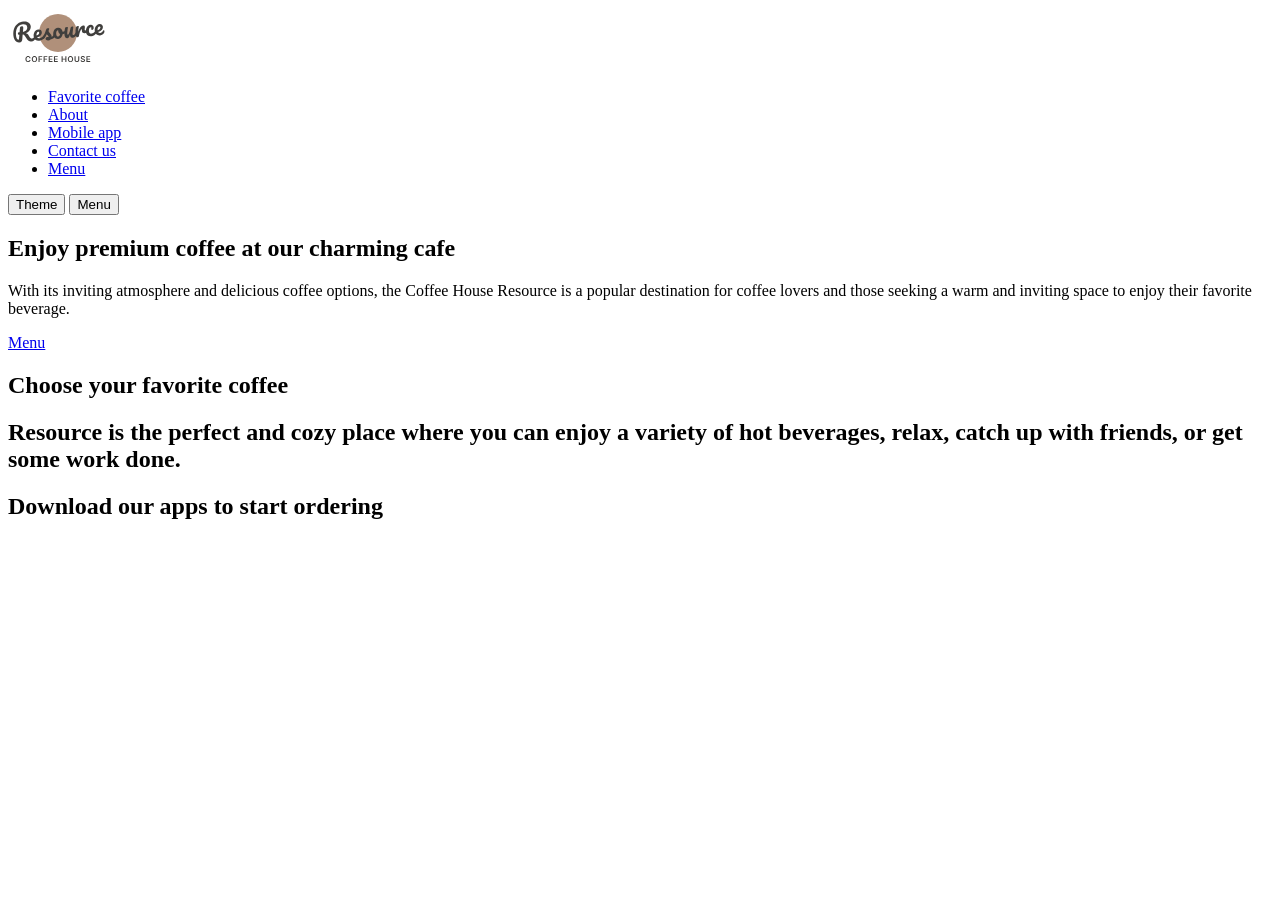
==== index.html @ 0e9624e2 "feat: add home page structure and hero assets" ====
<!DOCTYPE html>
<html lang="en">

<head>
  <meta charset="UTF-8">
  <meta name="viewport" content="width=device-width, initial-scale=1.0">
  <link rel="stylesheet" href="./styles/style.css">
  <link rel="icon" href="./assets/icons/logo.svg" type="image/svg+xml">
  <script src="./scripts/theme.js" defer></script>
  <title>Coffee House</title>
</head>

<body>
  <header class="site-header">
    <a class="site-header__logo" href="./index.html">
      <img src="./assets/icons/logo.svg" alt="Coffee House" width="100" height="60">
    </a>

    <nav class="site-nav" id="primary-navigation" aria-label="Primary navigation">
      <ul class="site-nav__list">
        <li><a href="#favorite-coffee">Favorite coffee</a></li>
        <li><a href="#about">About</a></li>
        <li><a href="#mobile-app">Mobile app</a></li>
        <li><a href="#contacts">Contact us</a></li>
        <li><a href="./menu.html">Menu</a></li>
      </ul>
    </nav>

    <div class="site-header__actions">
      <button class="theme-toggle" type="button" aria-label="Toggle color theme">Theme</button>
      <button
        class="menu-toggle"
        type="button"
        aria-label="Toggle navigation menu"
        aria-controls="primary-navigation"
        aria-expanded="false"
      >
        Menu
      </button>
    </div>
  </header>

  <main>
    <section class="hero" id="hero">
      <div class="hero__content">
        <h1><span class="hero__accent">Enjoy</span> premium coffee at our charming cafe</h1>
        <p>
          With its inviting atmosphere and delicious coffee options, the Coffee House Resource is a popular
          destination for coffee lovers and those seeking a warm and inviting space to enjoy their favorite beverage.
        </p>
        <a class="hero__menu-link" href="./menu.html">Menu</a>
      </div>
    </section>

    <section class="favorite-coffee" id="favorite-coffee">
      <h2>Choose your favorite coffee</h2>
    </section>

    <section class="about" id="about">
      <h2>
        Resource is the perfect and cozy place where you can enjoy a variety of hot beverages, relax, catch up with
        friends, or get some work done.
      </h2>
    </section>

    <section class="mobile-app" id="mobile-app">
      <h2>Download our apps to start ordering</h2>
    </section>
  </main>
</body>

</html>
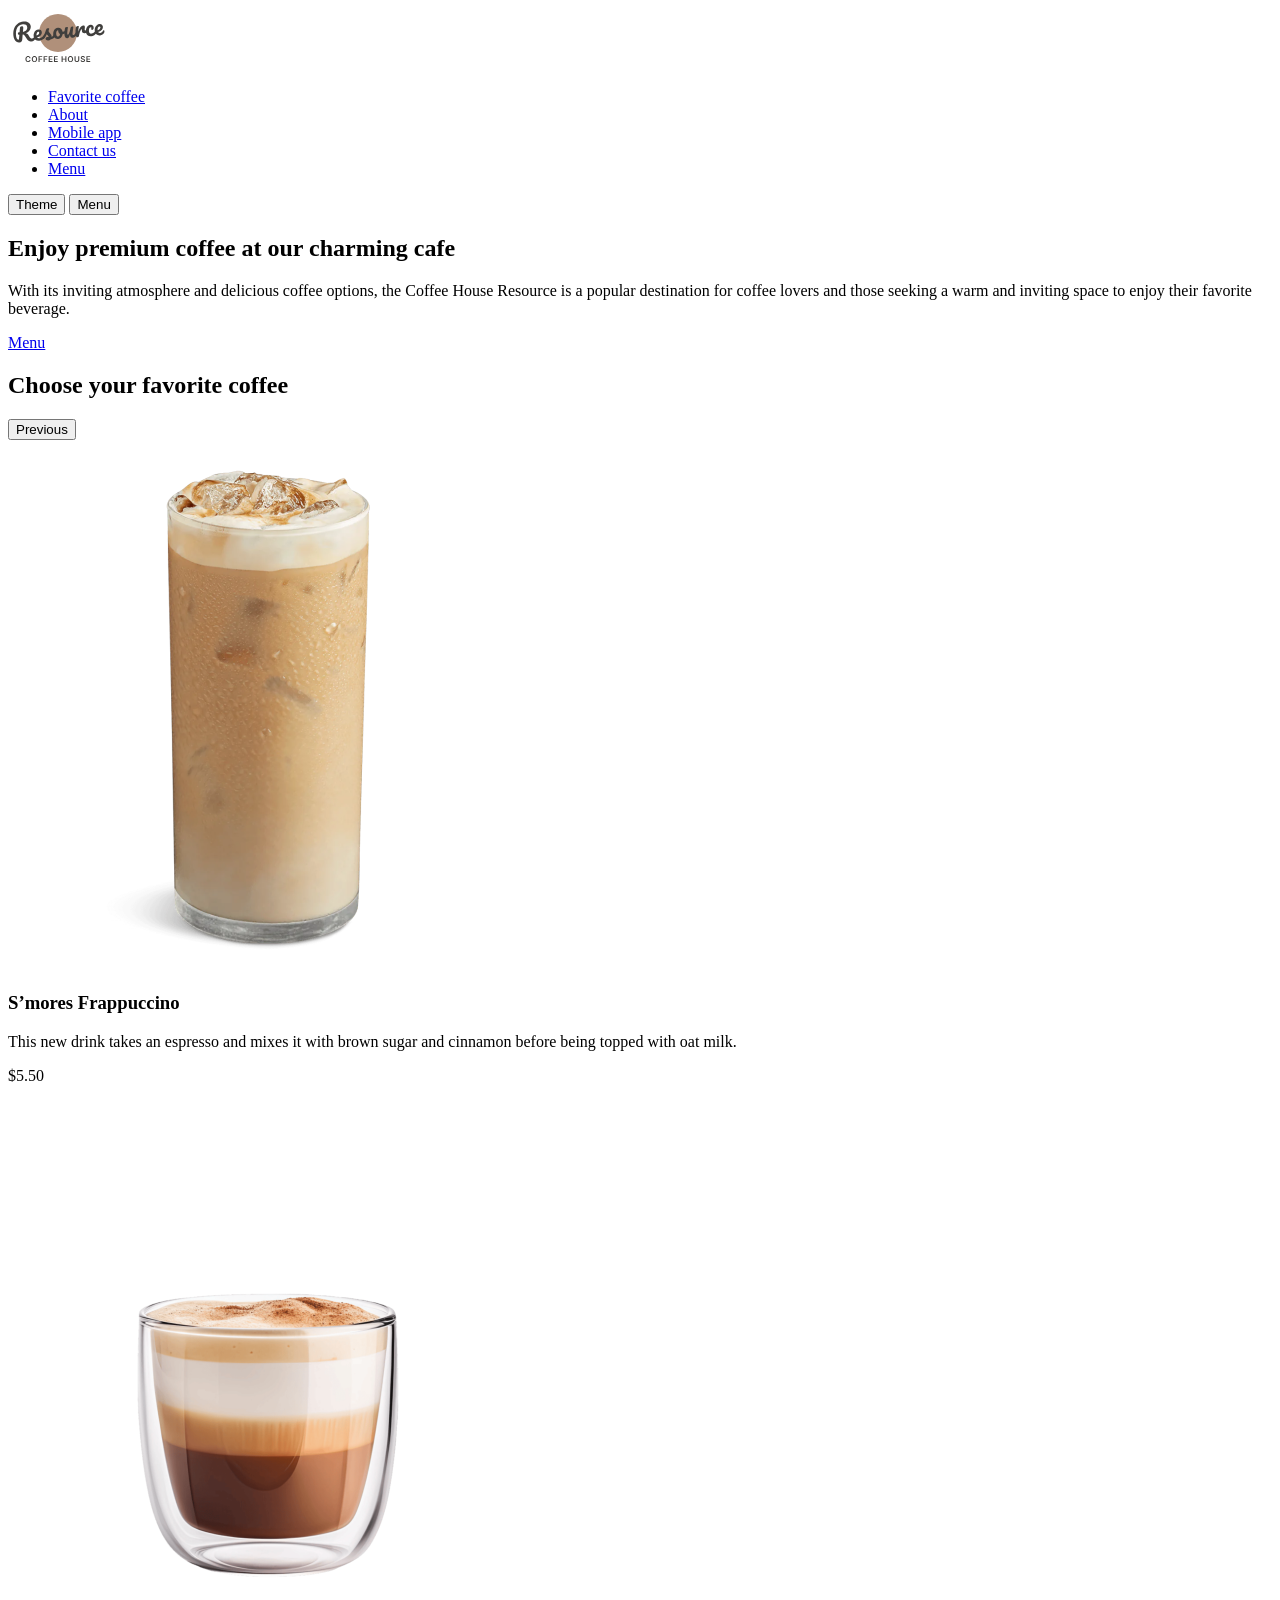
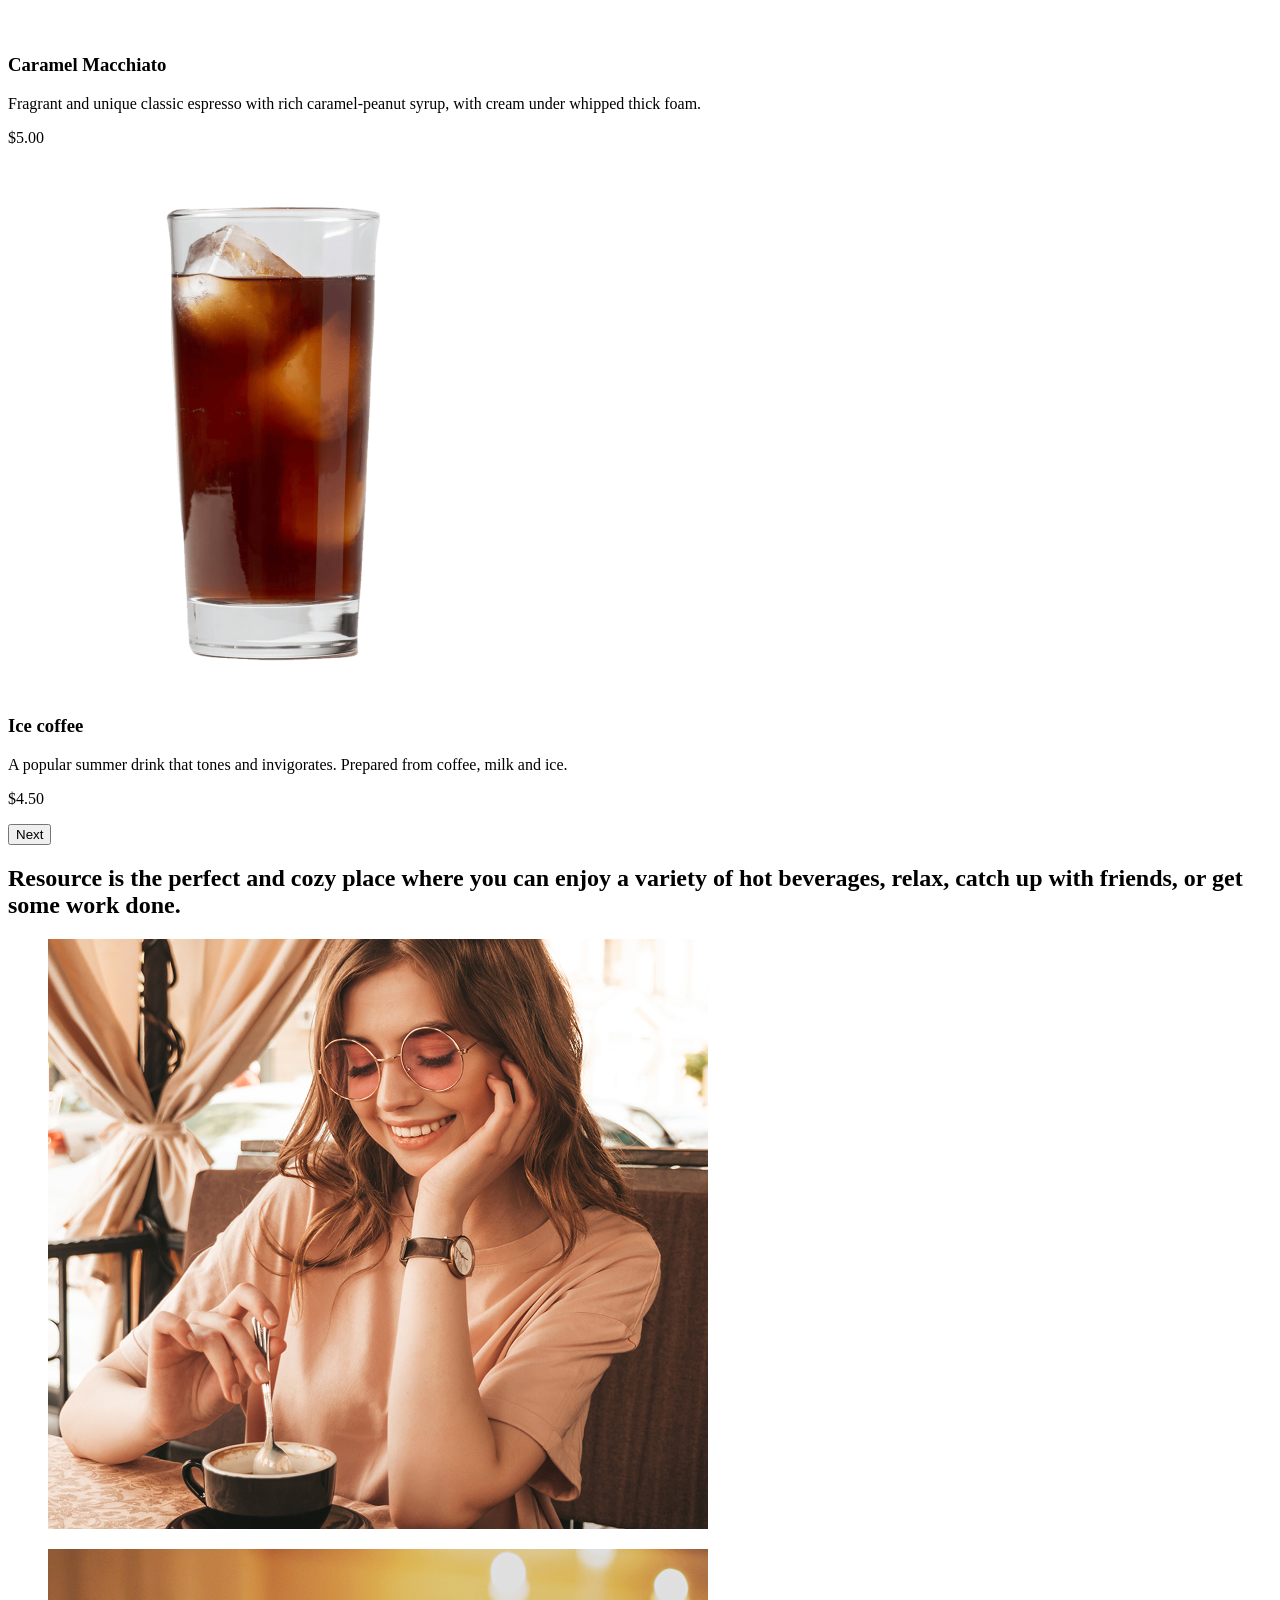
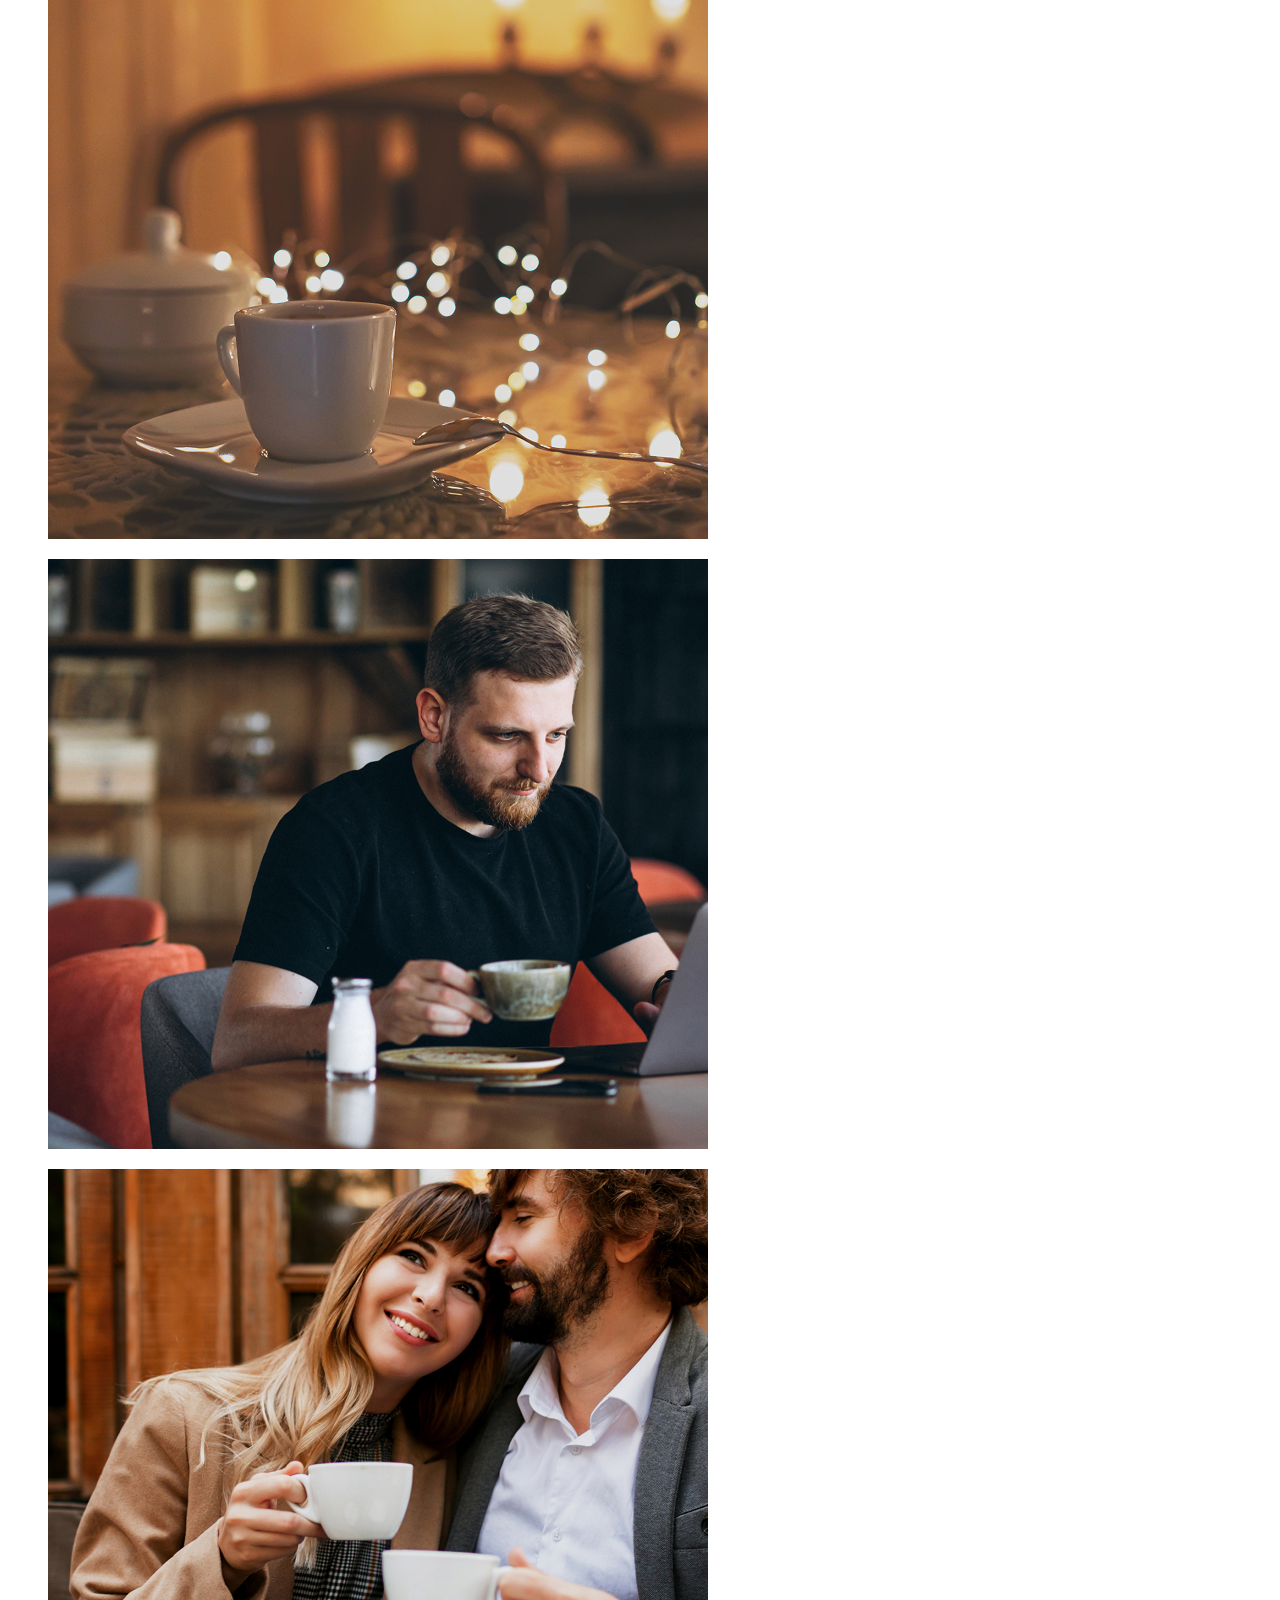
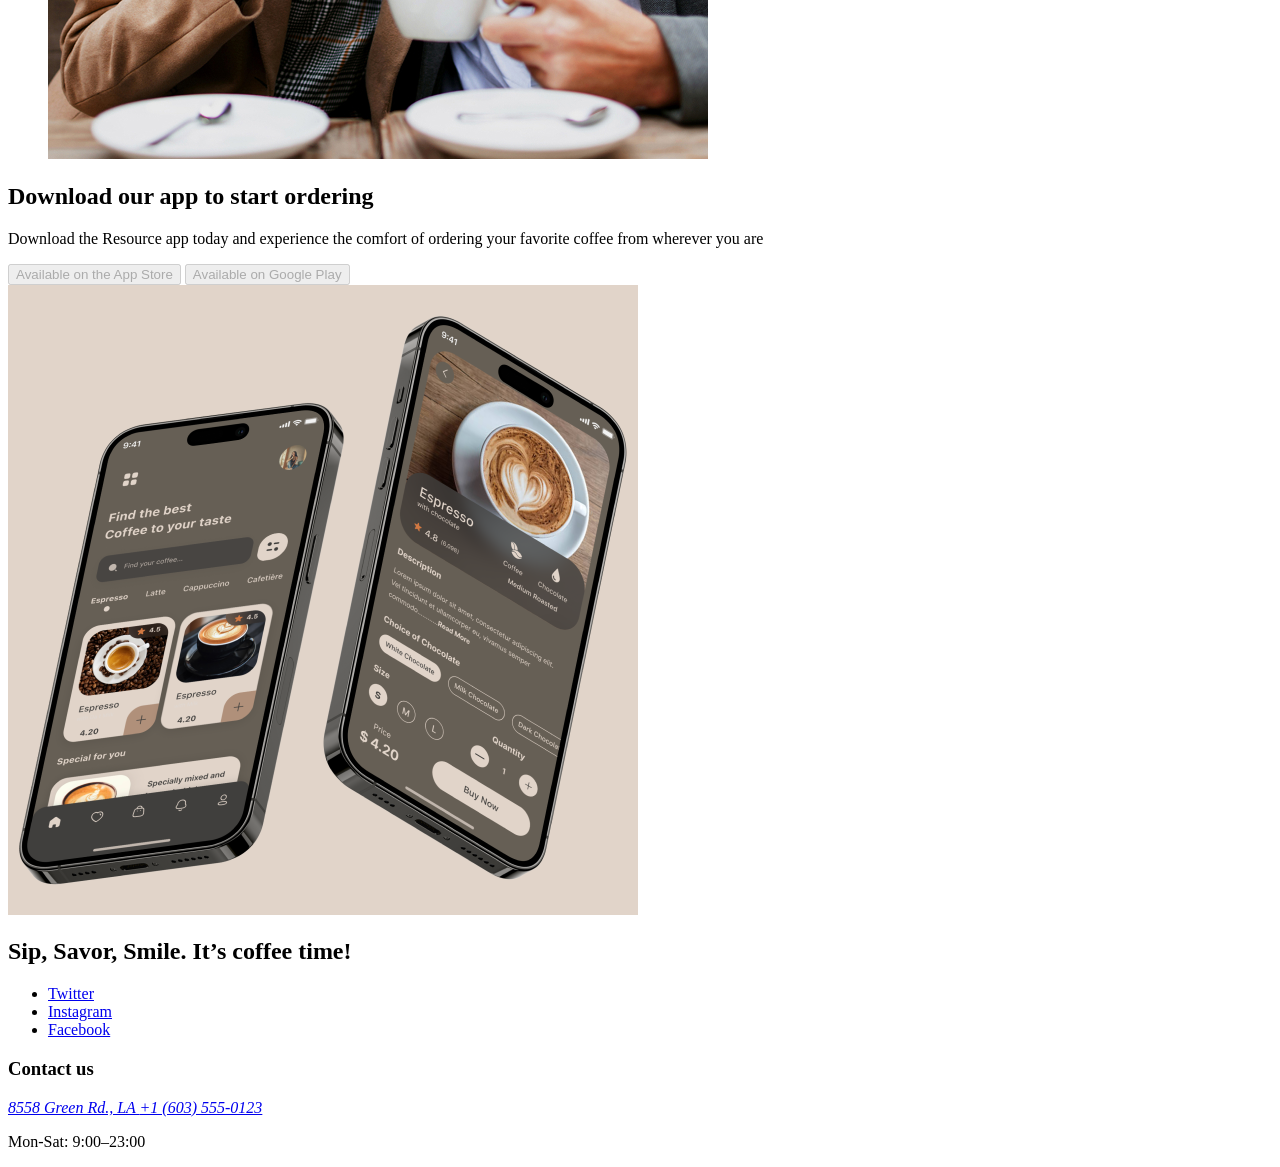
==== commit 60c7b464: "feat: add home page sections and contact footer" ====
--- a/index.html
+++ b/index.html
@@ -53,7 +53,67 @@
     </section>
 
     <section class="favorite-coffee" id="favorite-coffee">
-      <h2>Choose your favorite coffee</h2>
+      <h2>Choose your <span class="favorite-coffee__accent">favorite</span> coffee</h2>
+
+      <div class="slider" role="region" aria-roledescription="carousel" aria-label="Favorite coffee">
+        <button class="slider__control slider__control--previous" type="button" aria-label="Previous slide">
+          Previous
+        </button>
+
+        <div class="slider__viewport" aria-live="polite">
+          <div class="slider__track">
+            <article class="slider__slide slider__slide--active">
+              <img
+                src="./assets/images/coffee-slider-1.png"
+                alt="S'mores Frappuccino"
+                width="530"
+                height="530"
+              >
+              <h3>S’mores Frappuccino</h3>
+              <p>
+                This new drink takes an espresso and mixes it with brown sugar and cinnamon before being topped with
+                oat milk.
+              </p>
+              <p class="slider__price">$5.50</p>
+            </article>
+
+            <article class="slider__slide">
+              <img
+                src="./assets/images/coffee-slider-2.png"
+                alt="Caramel Macchiato"
+                width="530"
+                height="530"
+              >
+              <h3>Caramel Macchiato</h3>
+              <p>
+                Fragrant and unique classic espresso with rich caramel-peanut syrup, with cream under whipped thick
+                foam.
+              </p>
+              <p class="slider__price">$5.00</p>
+            </article>
+
+            <article class="slider__slide">
+              <img
+                src="./assets/images/coffee-slider-3.png"
+                alt="Ice coffee"
+                width="530"
+                height="530"
+              >
+              <h3>Ice coffee</h3>
+              <p>A popular summer drink that tones and invigorates. Prepared from coffee, milk and ice.</p>
+              <p class="slider__price">$4.50</p>
+            </article>
+          </div>
+        </div>
+
+        <button class="slider__control slider__control--next" type="button" aria-label="Next slide">Next</button>
+
+        <div class="slider__indicators" aria-hidden="true">
+          <span class="slider__indicator slider__indicator--active"></span>
+          <span class="slider__indicator"></span>
+          <span class="slider__indicator"></span>
+        </div>
+      </div>
     </section>
 
     <section class="about" id="about">
@@ -61,12 +121,107 @@
         Resource is the perfect and cozy place where you can enjoy a variety of hot beverages, relax, catch up with
         friends, or get some work done.
       </h2>
+      <div class="about__gallery">
+        <figure class="about__item">
+          <img
+            src="./assets/images/about-1.jpg"
+            alt="Woman enjoying a cup of coffee by the cafe window"
+            width="660"
+            height="590"
+            loading="lazy"
+          >
+        </figure>
+        <figure class="about__item">
+          <img
+            src="./assets/images/about-2.jpg"
+            alt="Coffee cup and saucer on a table decorated with warm string lights"
+            width="660"
+            height="590"
+            loading="lazy"
+          >
+        </figure>
+        <figure class="about__item">
+          <img
+            src="./assets/images/about-3.jpg"
+            alt="Man drinking coffee while working on a laptop in the cafe"
+            width="660"
+            height="590"
+            loading="lazy"
+          >
+        </figure>
+        <figure class="about__item">
+          <img
+            src="./assets/images/about-4.jpg"
+            alt="Couple sharing a moment over coffee at a cafe table"
+            width="660"
+            height="590"
+            loading="lazy"
+          >
+        </figure>
+      </div>
     </section>
 
     <section class="mobile-app" id="mobile-app">
-      <h2>Download our apps to start ordering</h2>
+      <div class="mobile-app__content">
+        <h2><span class="mobile-app__accent">Download</span> our app to start ordering</h2>
+        <p>
+          Download the Resource app today and experience the comfort of ordering your favorite coffee from wherever
+          you are
+        </p>
+        <div class="mobile-app__downloads">
+          <!-- This fictional app has no store URLs yet. -->
+          <button class="mobile-app__download" type="button" disabled>
+            <span class="mobile-app__download-label">Available on the</span>
+            <span class="mobile-app__download-store">App Store</span>
+          </button>
+          <button class="mobile-app__download" type="button" disabled>
+            <span class="mobile-app__download-label">Available on</span>
+            <span class="mobile-app__download-store">Google Play</span>
+          </button>
+        </div>
+      </div>
+      <img
+        class="mobile-app__image"
+        src="./assets/images/mobile-screens.png"
+        alt="Two phones showing the Resource app's coffee menu and drink details"
+        width="630"
+        height="630"
+        loading="lazy"
+      >
     </section>
   </main>
+
+  <footer class="site-footer" id="contacts">
+    <div class="site-footer__brand">
+      <h2>Sip, Savor, Smile. <span class="site-footer__accent">It’s coffee time!</span></h2>
+      <ul class="site-footer__socials" aria-label="Social media">
+        <li>
+          <a href="https://twitter.com/" target="_blank" rel="noopener noreferrer">Twitter</a>
+        </li>
+        <li>
+          <a href="https://www.instagram.com/" target="_blank" rel="noopener noreferrer">Instagram</a>
+        </li>
+        <li>
+          <a href="https://www.facebook.com/" target="_blank" rel="noopener noreferrer">Facebook</a>
+        </li>
+      </ul>
+    </div>
+
+    <div class="site-footer__contacts">
+      <h3>Contact us</h3>
+      <address class="site-footer__address">
+        <a
+          href="https://www.google.com/maps/search/?api=1&amp;query=8558%20Green%20Rd%2C%20Los%20Angeles"
+          target="_blank"
+          rel="noopener noreferrer"
+        >
+          8558 Green Rd., LA
+        </a>
+        <a href="tel:+16035550123">+1 (603) 555-0123</a>
+      </address>
+      <p class="site-footer__hours">Mon-Sat: <time datetime="09:00">9:00</time>–<time datetime="23:00">23:00</time></p>
+    </div>
+  </footer>
 </body>
 
 </html>
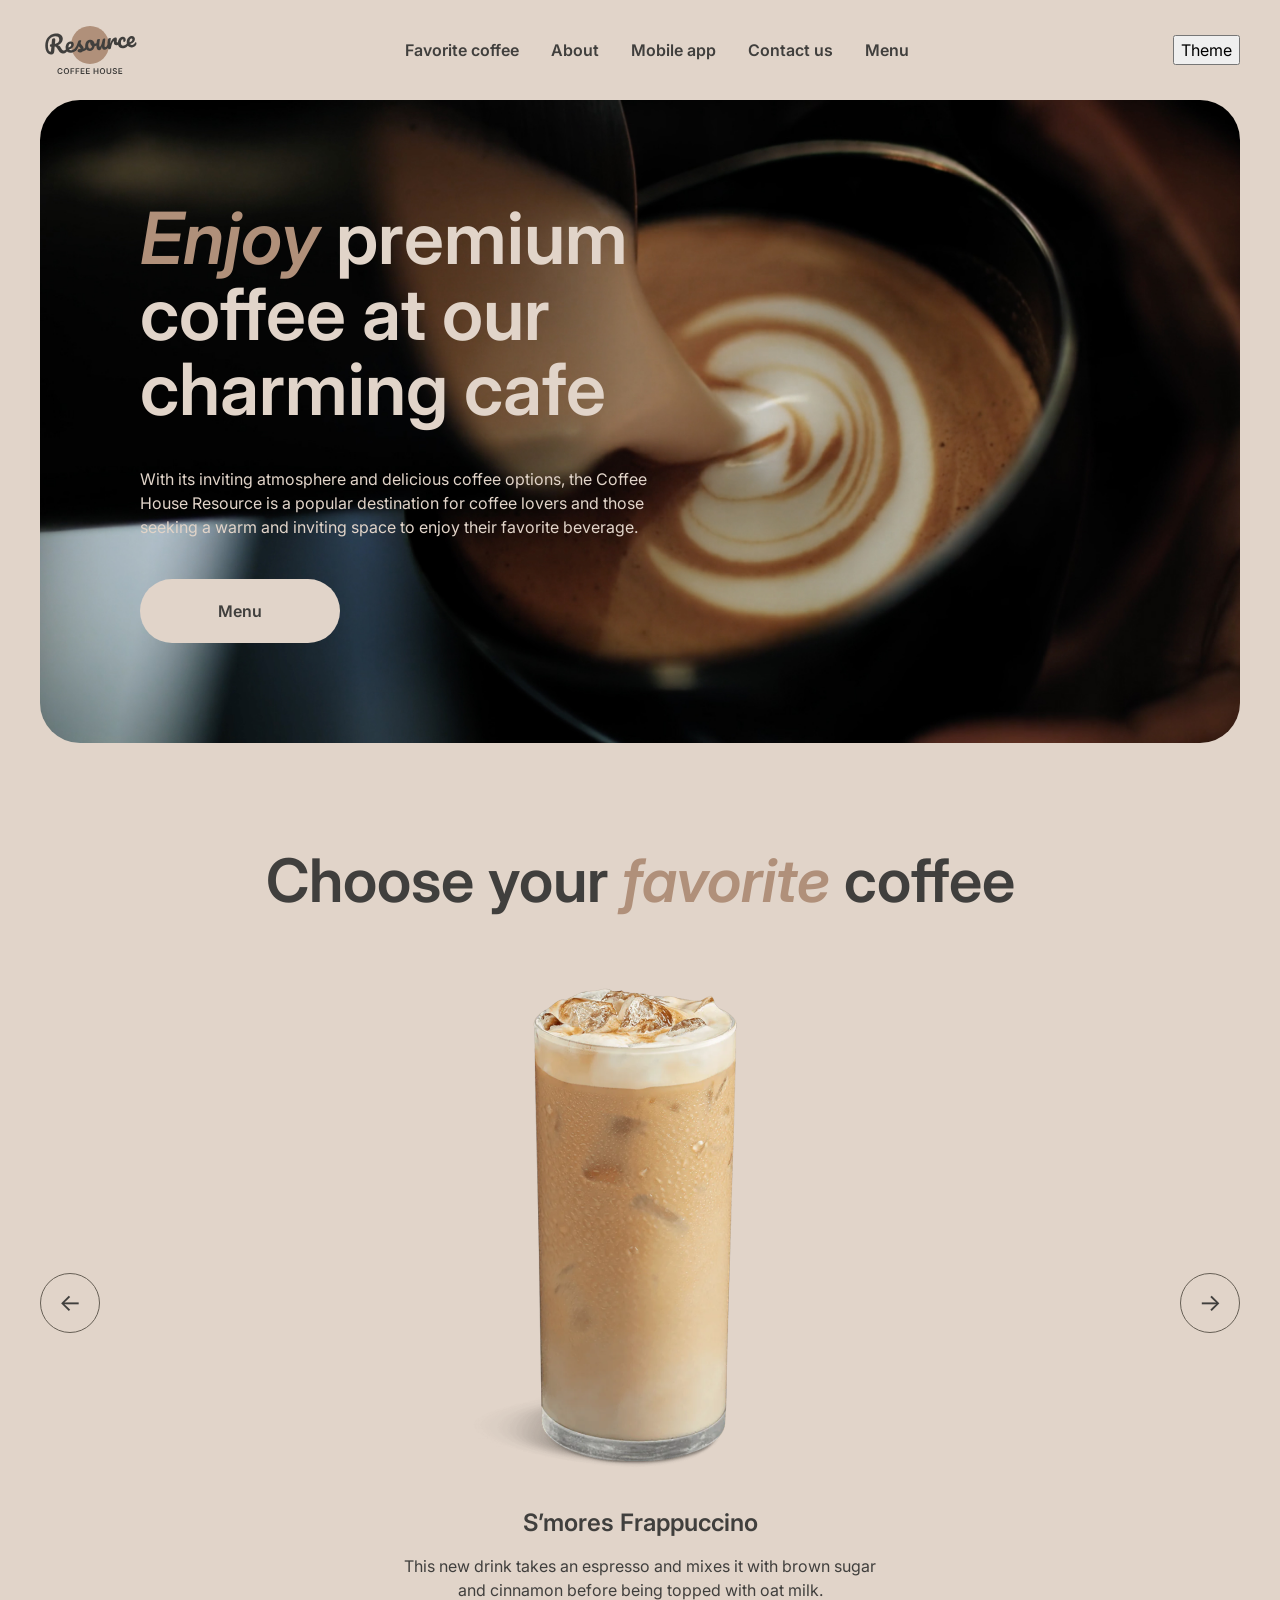
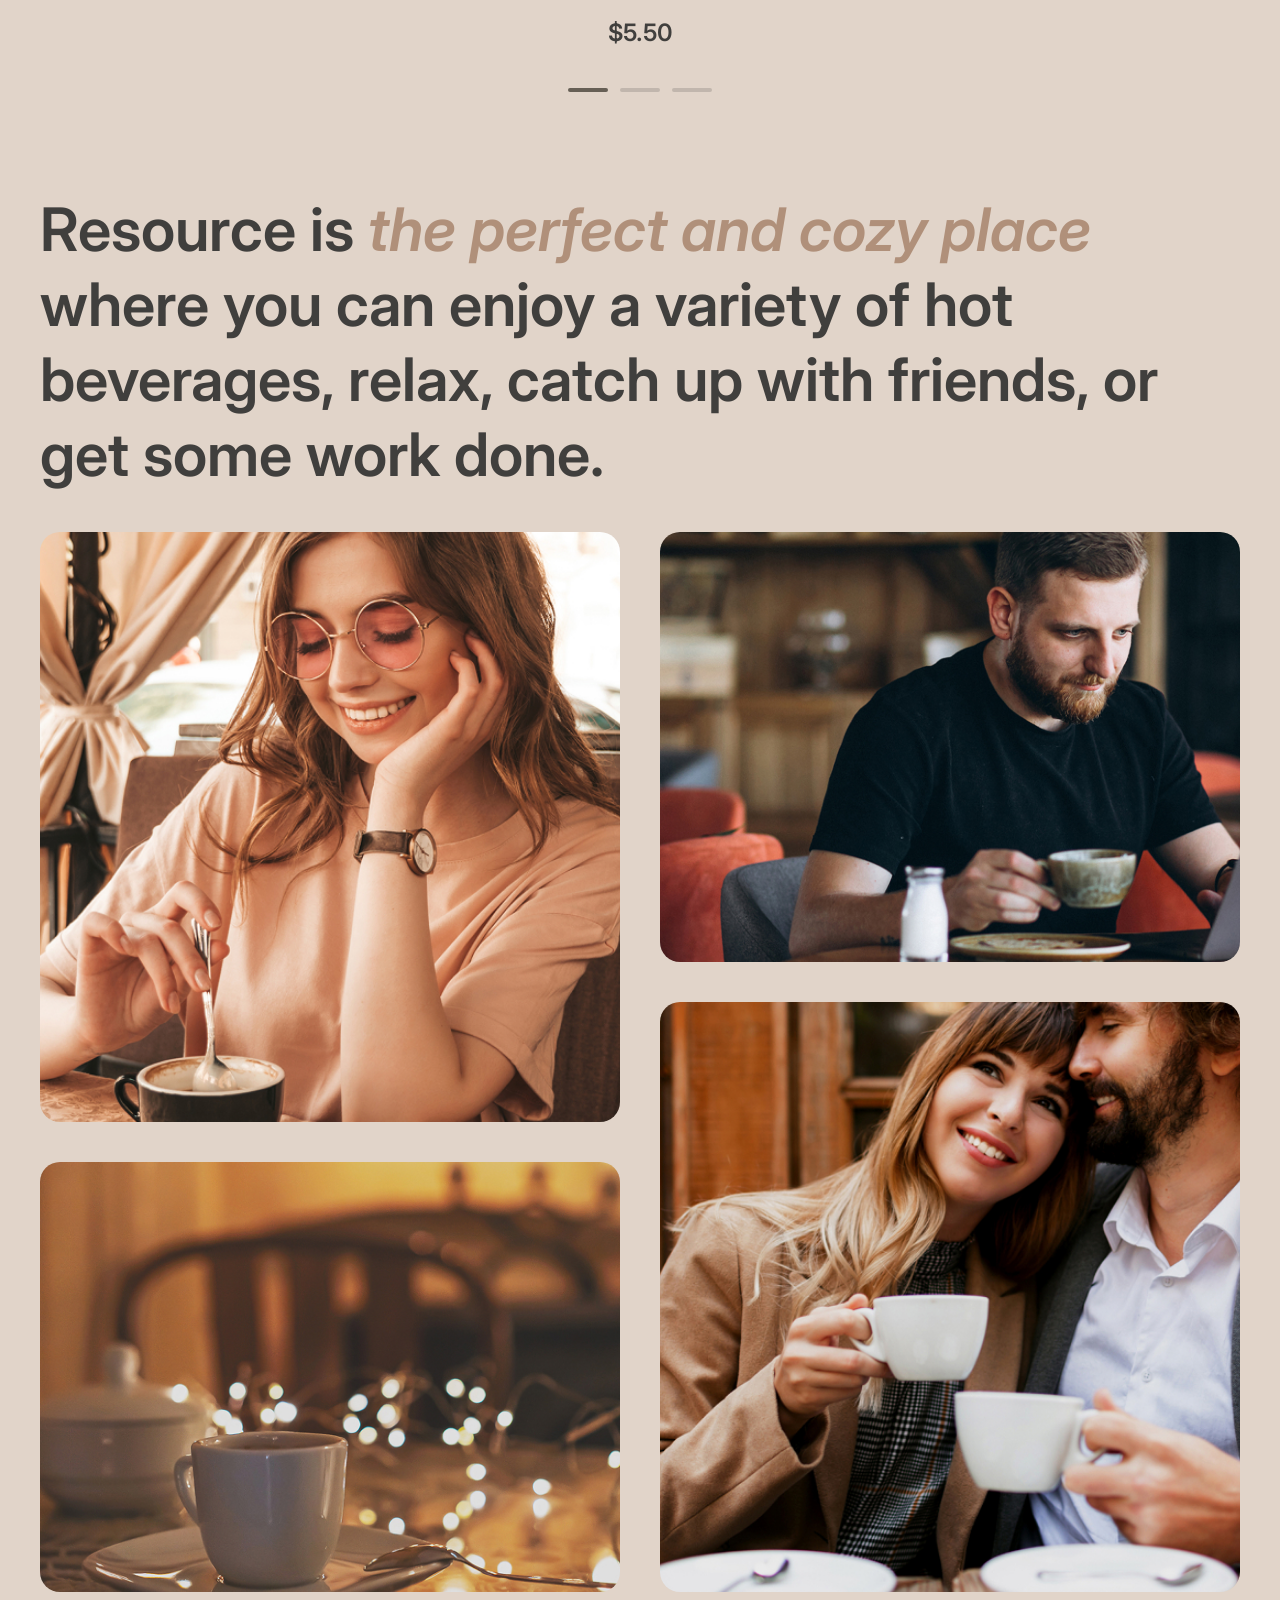
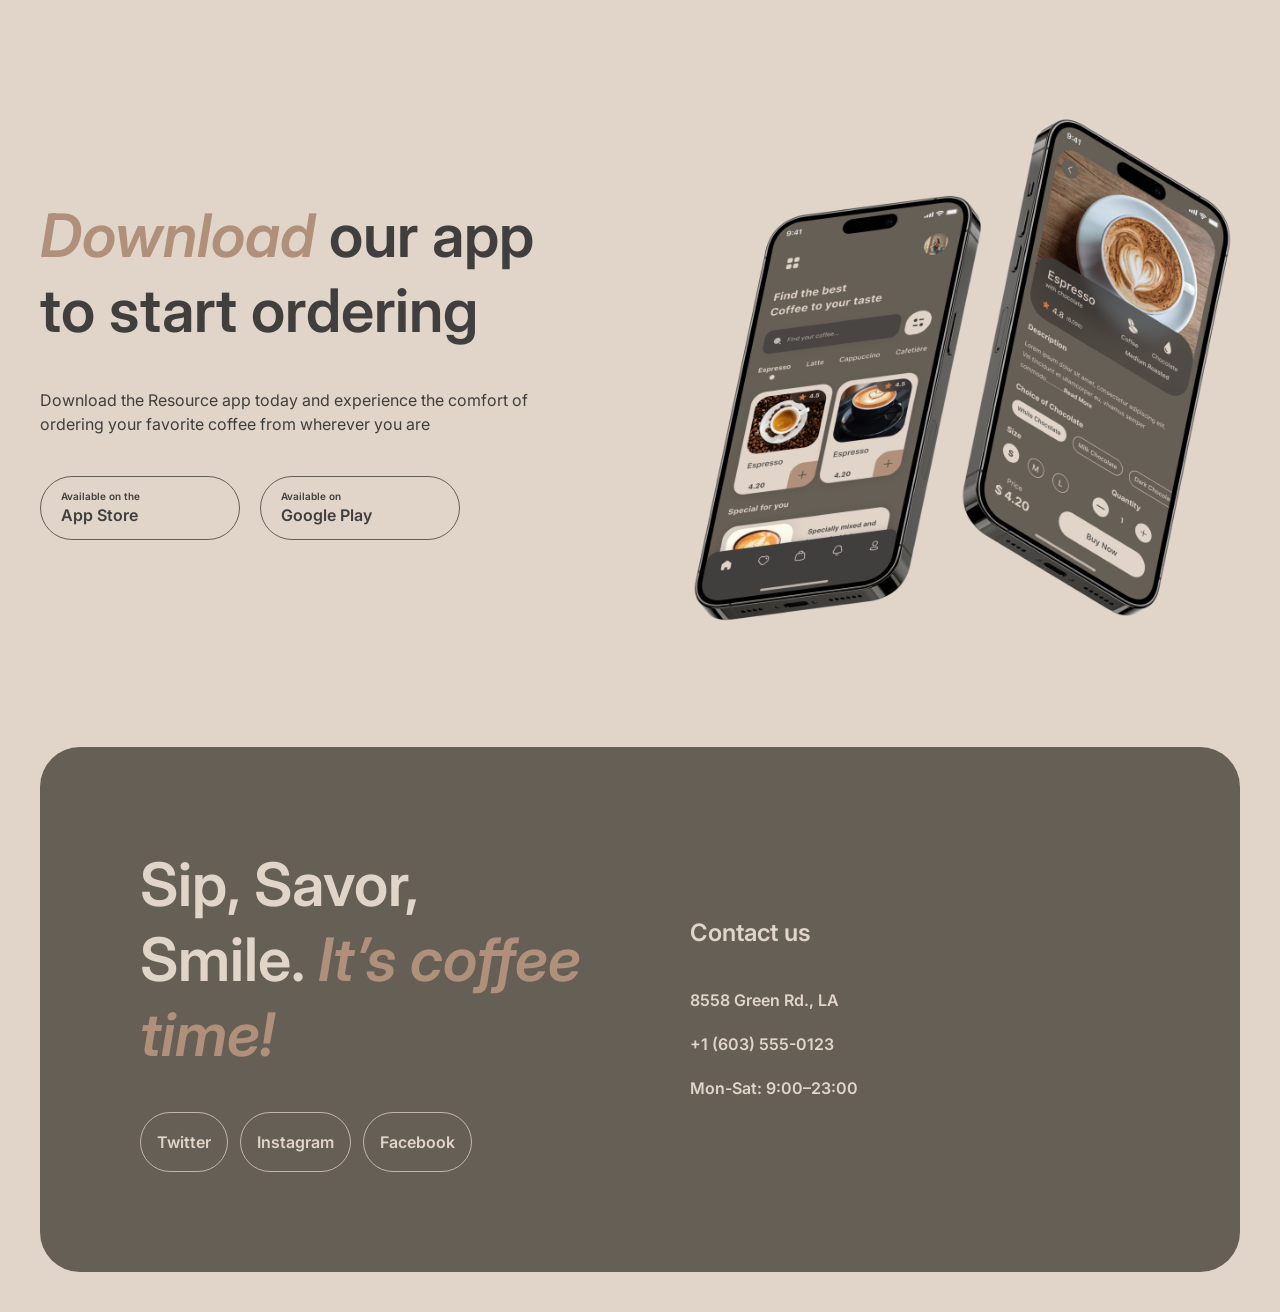
==== commit c2546820: "feat: add responsive home and menu page styles" ====
--- a/index.html
+++ b/index.html
@@ -4,6 +4,12 @@
 <head>
   <meta charset="UTF-8">
   <meta name="viewport" content="width=device-width, initial-scale=1.0">
+  <link rel="preconnect" href="https://fonts.googleapis.com">
+  <link rel="preconnect" href="https://fonts.gstatic.com" crossorigin>
+  <link
+    rel="stylesheet"
+    href="https://fonts.googleapis.com/css2?family=Inter:ital,wght@0,400;0,600;1,600&amp;display=swap"
+  >
   <link rel="stylesheet" href="./styles/style.css">
   <link rel="icon" href="./assets/icons/logo.svg" type="image/svg+xml">
   <script src="./scripts/theme.js" defer></script>
@@ -11,7 +17,7 @@
 </head>
 
 <body>
-  <header class="site-header">
+  <header class="site-header container">
     <a class="site-header__logo" href="./index.html">
       <img src="./assets/icons/logo.svg" alt="Coffee House" width="100" height="60">
     </a>
@@ -40,7 +46,7 @@
     </div>
   </header>
 
-  <main>
+  <main class="container">
     <section class="hero" id="hero">
       <div class="hero__content">
         <h1><span class="hero__accent">Enjoy</span> premium coffee at our charming cafe</h1>
@@ -57,7 +63,7 @@
 
       <div class="slider" role="region" aria-roledescription="carousel" aria-label="Favorite coffee">
         <button class="slider__control slider__control--previous" type="button" aria-label="Previous slide">
-          Previous
+          <span aria-hidden="true">←</span>
         </button>
 
         <div class="slider__viewport" aria-live="polite">
@@ -77,7 +83,7 @@
               <p class="slider__price">$5.50</p>
             </article>
 
-            <article class="slider__slide">
+            <article class="slider__slide" hidden>
               <img
                 src="./assets/images/coffee-slider-2.png"
                 alt="Caramel Macchiato"
@@ -92,7 +98,7 @@
               <p class="slider__price">$5.00</p>
             </article>
 
-            <article class="slider__slide">
+            <article class="slider__slide" hidden>
               <img
                 src="./assets/images/coffee-slider-3.png"
                 alt="Ice coffee"
@@ -106,7 +112,9 @@
           </div>
         </div>
 
-        <button class="slider__control slider__control--next" type="button" aria-label="Next slide">Next</button>
+        <button class="slider__control slider__control--next" type="button" aria-label="Next slide">
+          <span aria-hidden="true">→</span>
+        </button>
 
         <div class="slider__indicators" aria-hidden="true">
           <span class="slider__indicator slider__indicator--active"></span>
@@ -118,7 +126,7 @@
 
     <section class="about" id="about">
       <h2>
-        Resource is the perfect and cozy place where you can enjoy a variety of hot beverages, relax, catch up with
+        Resource is <span class="about__accent">the perfect and cozy place</span> where you can enjoy a variety of hot beverages, relax, catch up with
         friends, or get some work done.
       </h2>
       <div class="about__gallery">
@@ -191,7 +199,8 @@
     </section>
   </main>
 
-  <footer class="site-footer" id="contacts">
+  <footer class="site-footer container" id="contacts">
+    <div class="site-footer__inner">
     <div class="site-footer__brand">
       <h2>Sip, Savor, Smile. <span class="site-footer__accent">It’s coffee time!</span></h2>
       <ul class="site-footer__socials" aria-label="Social media">
@@ -221,6 +230,7 @@
       </address>
       <p class="site-footer__hours">Mon-Sat: <time datetime="09:00">9:00</time>–<time datetime="23:00">23:00</time></p>
     </div>
+    </div>
   </footer>
 </body>
 
--- a/styles/style.css
+++ b/styles/style.css
@@ -0,0 +1,780 @@
+:root {
+  --text-primary: #403f3d;
+  --text-inverse: #e1d4c9;
+  --text-accent: #b0907a;
+  --bg-page: #e1d4c9;
+  --bg-container: #665f55;
+  --bg-overlay: rgb(64 63 61 / 80%);
+  --border-primary: #c1b6ad;
+  --border-inverse: #665f55;
+}
+
+[data-theme="dark"] {
+  --text-primary: #e1d4c9;
+  --text-inverse: #e1d4c9;
+  --text-accent: #b0907a;
+  --bg-page: #292826;
+  --bg-container: #403f3d;
+  --bg-overlay: rgb(41 40 38 / 80%);
+  --border-primary: #665f55;
+  --border-inverse: #c1b6ad;
+}
+
+*,
+*::before,
+*::after {
+  box-sizing: border-box;
+}
+
+body {
+  margin: 0;
+  font-family: "Inter", sans-serif;
+  font-size: 16px;
+  font-weight: 400;
+  line-height: 1.5;
+  background-color: var(--bg-page);
+  color: var(--text-primary);
+}
+
+h1,
+h2,
+h3,
+p,
+figure {
+  margin: 0;
+}
+
+img {
+  display: block;
+  max-width: 100%;
+  height: auto;
+}
+
+button,
+input,
+select,
+textarea {
+  font: inherit;
+}
+
+.container {
+  width: 100%;
+  max-width: 1440px;
+  margin-inline: auto;
+  padding-inline: 40px;
+}
+
+.site-header {
+  display: flex;
+  align-items: center;
+  justify-content: space-between;
+  gap: 12px;
+  padding-block: 20px;
+}
+
+.site-header__logo {
+  flex: 0 0 100px;
+}
+
+.site-nav__list {
+  display: flex;
+  align-items: center;
+  gap: clamp(12px, 2.5vw, 40px);
+  margin: 0;
+  padding: 0;
+  list-style: none;
+}
+
+.site-nav a {
+  position: relative;
+  display: inline-block;
+  color: var(--text-primary);
+  font-size: 16px;
+  font-weight: 600;
+  line-height: 1.5;
+  text-decoration: none;
+  white-space: nowrap;
+}
+
+.site-nav a::after {
+  position: absolute;
+  inset-inline: 0;
+  bottom: -4px;
+  height: 2px;
+  background-color: currentColor;
+  content: "";
+  transform: scaleX(0);
+  transition: transform 200ms ease;
+}
+
+.site-nav a[aria-current="page"]::after,
+.site-nav a:focus-visible::after {
+  transform: scaleX(1);
+}
+
+.site-header a:focus-visible,
+.site-header button:focus-visible {
+  outline: 2px solid var(--text-primary);
+  outline-offset: 6px;
+}
+
+@media (hover: hover) {
+  .site-nav a:hover::after {
+    transform: scaleX(1);
+  }
+}
+
+@media (prefers-reduced-motion: reduce) {
+  .site-nav a::after {
+    transition: none;
+  }
+}
+
+.site-header__actions {
+  display: flex;
+  align-items: center;
+  gap: 12px;
+  flex-shrink: 0;
+}
+
+.menu-toggle {
+  display: none;
+}
+
+.hero {
+  padding: 100px;
+  border-radius: 40px;
+  background-color: #403f3d;
+  background-image: url("../assets/images/img-hero.jpg");
+  background-position: center;
+  background-size: cover;
+  color: var(--text-inverse);
+}
+
+.hero__content {
+  display: flex;
+  flex-direction: column;
+  align-items: flex-start;
+  gap: 40px;
+  max-width: 530px;
+}
+
+.hero h1 {
+  font-size: 72px;
+  font-weight: 600;
+  line-height: 1.05;
+}
+
+.hero__accent {
+  color: var(--text-accent);
+  font-style: italic;
+}
+
+.hero__menu-link {
+  display: inline-flex;
+  align-items: center;
+  justify-content: center;
+  width: 200px;
+  min-height: 64px;
+  padding: 20px;
+  border-radius: 100px;
+  background-color: #e1d4c9;
+  color: #403f3d;
+  font-weight: 600;
+  text-decoration: none;
+}
+
+.hero__menu-link:focus-visible {
+  outline: 2px solid var(--text-inverse);
+  outline-offset: 6px;
+}
+
+.favorite-coffee {
+  margin-top: 100px;
+  text-align: center;
+}
+
+.favorite-coffee h2 {
+  margin-bottom: 40px;
+  font-size: 60px;
+  font-weight: 600;
+  line-height: 1.25;
+}
+
+.favorite-coffee__accent {
+  color: var(--text-accent);
+  font-style: italic;
+}
+
+.slider {
+  display: grid;
+  grid-template-columns: 60px minmax(0, 1fr) 60px;
+  align-items: center;
+  gap: 40px 12px;
+}
+
+.slider__viewport {
+  width: 100%;
+  max-width: 530px;
+  min-width: 0;
+  justify-self: center;
+  overflow: hidden;
+}
+
+.slider__slide img {
+  margin-inline: auto;
+  margin-bottom: 20px;
+}
+
+.slider__slide h3,
+.slider__price {
+  font-size: 24px;
+  font-weight: 600;
+  line-height: 1.25;
+}
+
+.slider__slide p {
+  max-width: 480px;
+  margin: 16px auto 0;
+}
+
+.slider__control {
+  display: inline-flex;
+  align-items: center;
+  justify-content: center;
+  width: 60px;
+  height: 60px;
+  padding: 0;
+  border: 1px solid var(--border-inverse);
+  border-radius: 50%;
+  background-color: transparent;
+  color: var(--text-primary);
+  font-size: 24px;
+  cursor: pointer;
+  transition: background-color 200ms ease, color 200ms ease;
+}
+
+.slider__control:focus-visible {
+  outline: 2px solid var(--text-primary);
+  outline-offset: 4px;
+}
+
+.slider__indicators {
+  grid-column: 1 / -1;
+  display: flex;
+  justify-content: center;
+  gap: 12px;
+}
+
+.slider__indicator {
+  width: 40px;
+  height: 4px;
+  border-radius: 100px;
+  background-color: var(--border-primary);
+}
+
+.slider__indicator--active {
+  background-color: var(--border-inverse);
+}
+
+@media (hover: hover) {
+  .slider__control:hover {
+    background-color: var(--bg-container);
+    color: var(--text-inverse);
+  }
+}
+
+@media (prefers-reduced-motion: reduce) {
+  .slider__control {
+    transition: none;
+  }
+}
+
+@media (max-width: 700px) {
+  .favorite-coffee h2 {
+    font-size: 32px;
+  }
+
+  .slider {
+    grid-template-columns: 1fr 1fr;
+  }
+
+  .slider__viewport {
+    grid-column: 1 / -1;
+    grid-row: 1;
+  }
+
+  .slider__control--previous {
+    justify-self: end;
+  }
+
+  .slider__control--next {
+    justify-self: start;
+  }
+}
+
+.about {
+  margin-top: 100px;
+}
+
+.about h2 {
+  margin-bottom: 40px;
+  font-size: 60px;
+  font-weight: 600;
+  line-height: 1.25;
+}
+
+.about__accent {
+  color: var(--text-accent);
+  font-style: italic;
+}
+
+.about__gallery {
+  display: grid;
+  grid-template-columns: repeat(2, minmax(0, 1fr));
+  grid-template-rows: 430px 120px 430px;
+  gap: 40px;
+}
+
+.about__item {
+  overflow: hidden;
+  border-radius: 20px;
+}
+
+.about__item:nth-child(1) {
+  grid-column: 1;
+  grid-row: 1 / 3;
+}
+
+.about__item:nth-child(2) {
+  grid-column: 1;
+  grid-row: 3;
+}
+
+.about__item:nth-child(3) {
+  grid-column: 2;
+  grid-row: 1;
+}
+
+.about__item:nth-child(4) {
+  grid-column: 2;
+  grid-row: 2 / 4;
+}
+
+.about__item img {
+  width: 100%;
+  height: 100%;
+  object-fit: cover;
+  transform: scale(1.1);
+  transition: transform 300ms ease;
+}
+
+@media (hover: hover) {
+  .about__item:hover img {
+    transform: scale(1);
+  }
+}
+
+@media (prefers-reduced-motion: reduce) {
+  .about__item img {
+    transition: none;
+  }
+}
+
+@media (max-width: 768px) {
+  .about__gallery {
+    grid-template-columns: minmax(0, 1fr);
+    grid-template-rows: none;
+    grid-auto-rows: 590px;
+  }
+
+  .about__item:nth-child(n) {
+    grid-column: auto;
+    grid-row: auto;
+  }
+
+  .about__item:nth-child(2),
+  .about__item:nth-child(3) {
+    display: none;
+  }
+}
+
+@media (max-width: 700px) {
+  .about h2 {
+    font-size: 32px;
+  }
+}
+
+.mobile-app {
+  display: grid;
+  grid-template-columns: repeat(2, minmax(0, 1fr));
+  align-items: center;
+  gap: clamp(40px, 7vw, 100px);
+  margin-top: 100px;
+}
+
+.mobile-app__content {
+  display: flex;
+  flex-direction: column;
+  gap: 40px;
+}
+
+.mobile-app h2 {
+  font-size: 60px;
+  font-weight: 600;
+  line-height: 1.25;
+}
+
+.mobile-app__accent {
+  color: var(--text-accent);
+  font-style: italic;
+}
+
+.mobile-app__downloads {
+  display: flex;
+  flex-wrap: wrap;
+  gap: 20px;
+}
+
+.mobile-app__download {
+  display: flex;
+  flex-direction: column;
+  align-items: flex-start;
+  justify-content: center;
+  width: 200px;
+  min-height: 64px;
+  padding: 12px 20px;
+  border: 1px solid var(--border-inverse);
+  border-radius: 100px;
+  background-color: transparent;
+  color: var(--text-primary);
+  text-align: left;
+  font-weight: 600;
+}
+
+.mobile-app__download:disabled {
+  cursor: not-allowed;
+}
+
+.mobile-app__download-label {
+  font-size: 10px;
+  line-height: 1.4;
+}
+
+.mobile-app__download-store {
+  font-size: 16px;
+  line-height: 1.5;
+}
+
+.mobile-app__image {
+  width: 100%;
+  max-width: 630px;
+  justify-self: center;
+}
+
+@media (max-width: 1000px) {
+  .mobile-app {
+    grid-template-columns: minmax(0, 1fr);
+    gap: 100px;
+  }
+}
+
+@media (max-width: 700px) {
+  .mobile-app {
+    gap: 40px;
+  }
+
+  .mobile-app h2 {
+    font-size: 32px;
+  }
+}
+
+.menu__heading {
+  max-width: 800px;
+  margin-inline: auto;
+  font-size: 60px;
+  font-weight: 600;
+  line-height: 1.25;
+  text-align: center;
+}
+
+.menu__accent {
+  color: var(--text-accent);
+  font-style: italic;
+}
+
+.menu__categories {
+  display: flex;
+  flex-wrap: wrap;
+  justify-content: center;
+  gap: 16px;
+  margin-block: 40px;
+}
+
+.menu__category,
+.menu__show-more {
+  min-height: 46px;
+  padding: 10px 16px;
+  border: 1px solid var(--border-primary);
+  border-radius: 100px;
+  background-color: transparent;
+  color: var(--text-primary);
+  font-weight: 600;
+  cursor: pointer;
+  transition: background-color 200ms ease, color 200ms ease;
+}
+
+.menu__category[aria-pressed="true"] {
+  border-color: var(--bg-container);
+  background-color: var(--bg-container);
+  color: var(--text-inverse);
+}
+
+.menu__category:focus-visible,
+.menu__show-more:focus-visible {
+  outline: 2px solid var(--text-primary);
+  outline-offset: 4px;
+}
+
+.menu__products {
+  display: grid;
+  grid-template-columns: repeat(4, minmax(0, 1fr));
+  gap: 40px;
+  margin: 0;
+  padding: 0;
+  list-style: none;
+}
+
+.menu__item {
+  min-width: 0;
+}
+
+.product-card {
+  display: flex;
+  flex-direction: column;
+  height: 100%;
+  overflow: hidden;
+  border: 1px solid var(--border-primary);
+  border-radius: 40px;
+}
+
+.product-card__image {
+  width: 100%;
+  aspect-ratio: 1;
+  object-fit: cover;
+  border-radius: 40px;
+}
+
+.product-card__content {
+  display: flex;
+  flex: 1;
+  flex-direction: column;
+  gap: 12px;
+  min-height: 196px;
+  padding: 20px;
+}
+
+.product-card__title,
+.product-card__price {
+  font-size: 24px;
+  font-weight: 600;
+  line-height: 1.25;
+}
+
+.product-card__price {
+  margin-top: auto;
+}
+
+/* All products remain visible until progressive loading is implemented. */
+.menu__show-more {
+  display: none;
+}
+
+@media (hover: hover) {
+  .menu__category:hover,
+  .menu__show-more:hover {
+    background-color: var(--bg-container);
+    color: var(--text-inverse);
+  }
+}
+
+@media (prefers-reduced-motion: reduce) {
+  .menu__category,
+  .menu__show-more {
+    transition: none;
+  }
+}
+
+@media (max-width: 1100px) {
+  .menu__products {
+    grid-template-columns: repeat(2, minmax(0, 310px));
+    justify-content: center;
+  }
+}
+
+@media (max-width: 700px) {
+  .menu__heading {
+    font-size: 32px;
+  }
+
+  .menu__categories {
+    gap: 8px;
+  }
+
+  .menu__products {
+    grid-template-columns: minmax(0, 310px);
+  }
+}
+
+.site-footer {
+  margin-top: 100px;
+  margin-bottom: 40px;
+}
+
+.site-footer__inner {
+  display: grid;
+  grid-template-columns: repeat(2, minmax(0, 1fr));
+  align-items: center;
+  gap: 100px;
+  padding: 100px;
+  border-radius: 40px;
+  background-color: var(--bg-container);
+  color: var(--text-inverse);
+}
+
+.site-footer__brand h2 {
+  font-size: 60px;
+  font-weight: 600;
+  line-height: 1.25;
+}
+
+.site-footer__accent {
+  color: var(--text-accent);
+  font-style: italic;
+}
+
+.site-footer__socials {
+  display: flex;
+  flex-wrap: wrap;
+  gap: 12px;
+  margin: 40px 0 0;
+  padding: 0;
+  list-style: none;
+}
+
+.site-footer a {
+  color: inherit;
+  font-weight: 600;
+  text-decoration: none;
+}
+
+.site-footer__socials a {
+  display: inline-flex;
+  align-items: center;
+  justify-content: center;
+  min-height: 60px;
+  padding: 12px 16px;
+  border: 1px solid var(--border-primary);
+  border-radius: 100px;
+  transition: background-color 200ms ease, color 200ms ease;
+}
+
+.site-footer__contacts h3 {
+  margin-bottom: 40px;
+  font-size: 24px;
+  font-weight: 600;
+  line-height: 1.25;
+}
+
+.site-footer__address {
+  display: flex;
+  flex-direction: column;
+  align-items: flex-start;
+  gap: 20px;
+  font-style: normal;
+}
+
+.site-footer__hours {
+  margin-top: 20px;
+  font-weight: 600;
+}
+
+.site-footer a:focus-visible {
+  outline: 2px solid var(--text-inverse);
+  outline-offset: 6px;
+}
+
+@media (hover: hover) {
+  .site-footer__socials a:hover {
+    background-color: var(--text-inverse);
+    color: var(--bg-container);
+  }
+
+  .site-footer__address a:hover {
+    text-decoration: underline;
+    text-underline-offset: 6px;
+  }
+}
+
+@media (prefers-reduced-motion: reduce) {
+  .site-footer__socials a {
+    transition: none;
+  }
+}
+
+@media (max-width: 1000px) {
+  .site-footer__inner {
+    grid-template-columns: minmax(0, 1fr);
+    padding: 100px 60px;
+  }
+}
+
+@media (max-width: 700px) {
+  .site-footer__inner {
+    gap: 40px;
+    padding: 60px 16px;
+  }
+
+  .site-footer__brand h2 {
+    font-size: 32px;
+  }
+}
+
+@media (max-width: 1100px) {
+  .hero {
+    padding-inline: 60px;
+  }
+}
+
+@media (max-width: 700px) {
+  .hero {
+    padding: 60px 16px;
+  }
+
+  .hero h1 {
+    font-size: 42px;
+    line-height: 1.15;
+  }
+}
+
+@media (max-width: 900px) and (min-width: 769px) {
+  .site-nav__list {
+    gap: 12px;
+  }
+}
+
+@media (max-width: 768px) {
+  .site-nav {
+    display: none;
+  }
+
+  .menu-toggle {
+    display: inline-flex;
+  }
+}
+
+@media (max-width: 540px) {
+  .container {
+    padding-inline: 16px;
+  }
+}
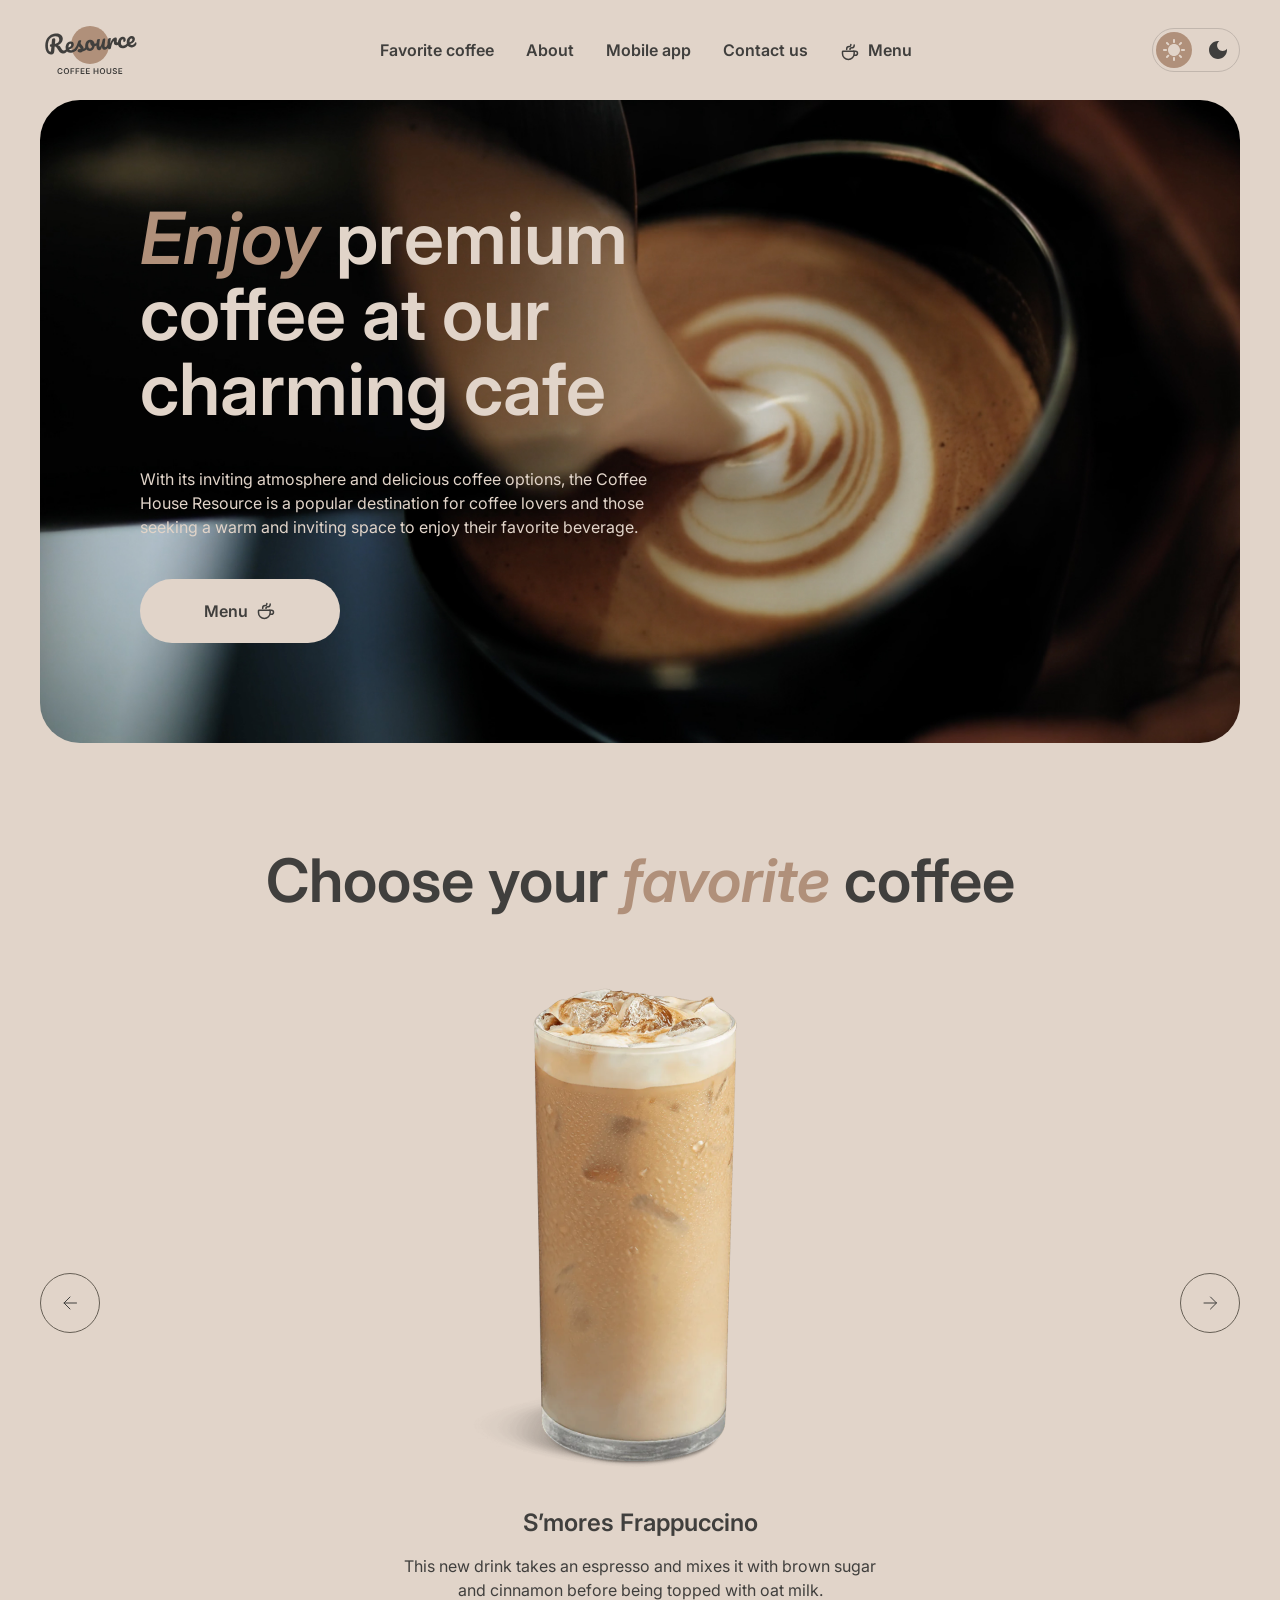
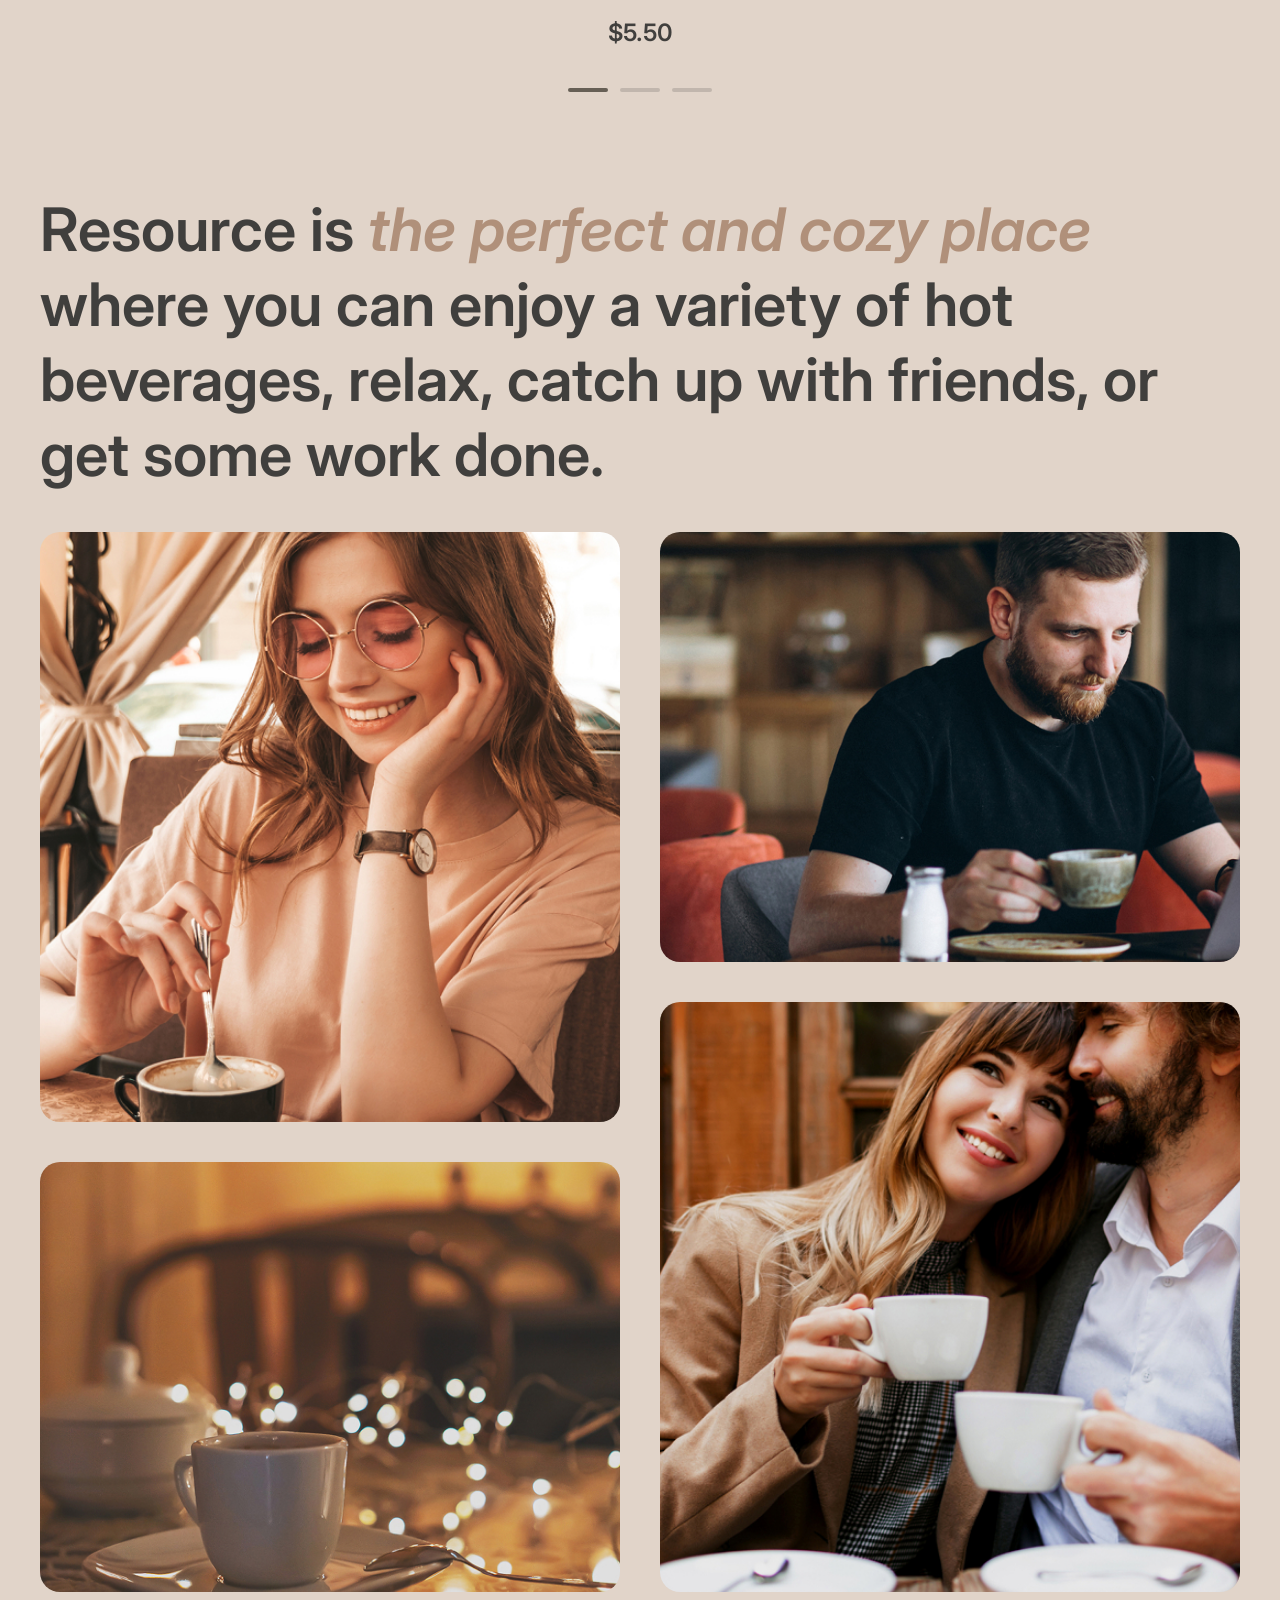
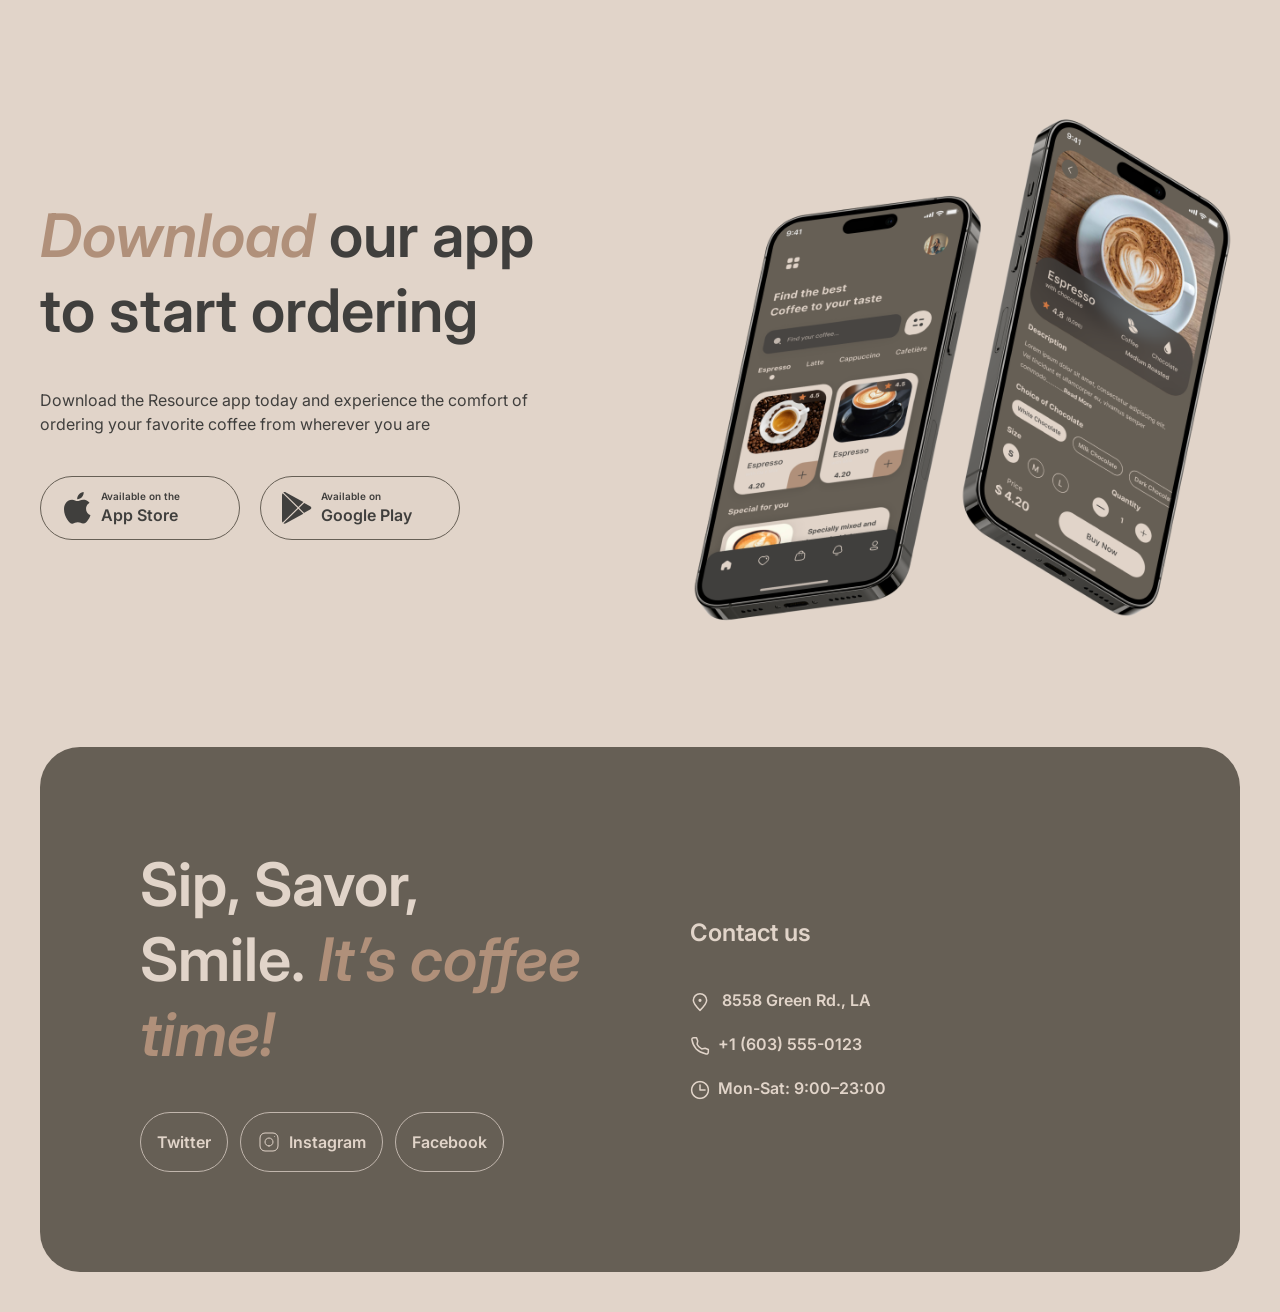
==== commit 96a93f78: "feat:add theme and polish menu" ====
--- a/index.html
+++ b/index.html
@@ -4,6 +4,7 @@
 <head>
   <meta charset="UTF-8">
   <meta name="viewport" content="width=device-width, initial-scale=1.0">
+  <script src="./scripts/theme.js"></script>
   <link rel="preconnect" href="https://fonts.googleapis.com">
   <link rel="preconnect" href="https://fonts.gstatic.com" crossorigin>
   <link
@@ -12,14 +13,14 @@
   >
   <link rel="stylesheet" href="./styles/style.css">
   <link rel="icon" href="./assets/icons/logo.svg" type="image/svg+xml">
-  <script src="./scripts/theme.js" defer></script>
   <title>Coffee House</title>
 </head>
 
 <body>
   <header class="site-header container">
     <a class="site-header__logo" href="./index.html">
-      <img src="./assets/icons/logo.svg" alt="Coffee House" width="100" height="60">
+      <img class="site-header__logo-light" src="./assets/icons/logo.svg" alt="Coffee House" width="100" height="60">
+      <img class="site-header__logo-dark" src="./assets/icons/logo-dark.svg" alt="Coffee House" width="100" height="60">
     </a>
 
     <nav class="site-nav" id="primary-navigation" aria-label="Primary navigation">
@@ -33,7 +34,10 @@
     </nav>
 
     <div class="site-header__actions">
-      <button class="theme-toggle" type="button" aria-label="Toggle color theme">Theme</button>
+      <button class="theme-toggle" type="button" aria-label="Switch to dark theme">
+        <span class="theme-toggle__light" aria-hidden="true"></span>
+        <span class="theme-toggle__dark" aria-hidden="true"></span>
+      </button>
       <button
         class="menu-toggle"
         type="button"
@@ -41,7 +45,8 @@
         aria-controls="primary-navigation"
         aria-expanded="false"
       >
-        Menu
+        <span aria-hidden="true"></span>
+        <span aria-hidden="true"></span>
       </button>
     </div>
   </header>
--- a/styles/style.css
+++ b/styles/style.css
@@ -1,4 +1,5 @@
 :root {
+  color-scheme: light;
   --text-primary: #403f3d;
   --text-inverse: #e1d4c9;
   --text-accent: #b0907a;
@@ -10,6 +11,7 @@
 }
 
 [data-theme="dark"] {
+  color-scheme: dark;
   --text-primary: #e1d4c9;
   --text-inverse: #e1d4c9;
   --text-accent: #b0907a;
@@ -36,6 +38,16 @@
   color: var(--text-primary);
 }
 
+html {
+  scroll-behavior: smooth;
+}
+
+@media (prefers-reduced-motion: reduce) {
+  html {
+    scroll-behavior: auto;
+  }
+}
+
 h1,
 h2,
 h3,
@@ -74,6 +86,15 @@
 
 .site-header__logo {
   flex: 0 0 100px;
+}
+
+.site-header__logo-dark,
+[data-theme="dark"] .site-header__logo-light {
+  display: none;
+}
+
+[data-theme="dark"] .site-header__logo-dark {
+  display: block;
 }
 
 .site-nav__list {
@@ -139,6 +160,167 @@
 
 .menu-toggle {
   display: none;
+  flex-direction: column;
+  align-items: center;
+  justify-content: center;
+  gap: 6px;
+  width: 44px;
+  height: 44px;
+  padding: 0;
+  border: 1px solid var(--border-inverse);
+  border-radius: 50%;
+  background: transparent;
+  color: var(--text-primary);
+  cursor: pointer;
+}
+
+.menu-toggle span {
+  width: 16px;
+  height: 1px;
+  background: currentColor;
+  transition: transform 200ms ease;
+}
+
+.menu-toggle[aria-expanded="true"] span:first-child {
+  transform: translateY(3.5px) rotate(45deg);
+}
+
+.menu-toggle[aria-expanded="true"] span:last-child {
+  transform: translateY(-3.5px) rotate(-45deg);
+}
+
+.theme-toggle {
+  display: flex;
+  align-items: center;
+  justify-content: space-between;
+  width: 88px;
+  height: 44px;
+  padding: 3px;
+  border: 1px solid var(--border-primary);
+  border-radius: 100px;
+  background: transparent;
+  color: var(--text-primary);
+  cursor: pointer;
+}
+
+.theme-toggle > span {
+  display: grid;
+  place-items: center;
+  width: 36px;
+  height: 36px;
+  border-radius: 50%;
+  transition: background-color 200ms ease;
+}
+
+.theme-toggle__light {
+  background: var(--text-accent);
+  color: var(--text-inverse);
+}
+
+[data-theme="dark"] .theme-toggle__light {
+  background: transparent;
+}
+
+[data-theme="dark"] .theme-toggle__dark {
+  background: var(--text-accent);
+}
+
+.theme-toggle span::before,
+.site-nav a[href="./menu.html"]::before,
+.hero__menu-link::after,
+.mobile-app__download::before,
+.site-footer__address a::before {
+  content: "";
+  display: inline-block;
+  flex-shrink: 0;
+  width: 20px;
+  height: 20px;
+  background: currentColor;
+  mask: var(--icon) center / contain no-repeat;
+}
+
+.theme-toggle .theme-toggle__light::before {
+  --icon: url("../assets/icons/Sun.svg");
+  width: 22px;
+  height: 22px;
+}
+
+.theme-toggle .theme-toggle__dark::before {
+  --icon: url("../assets/icons/Moon.svg");
+  width: 18px;
+  height: 18px;
+}
+
+.site-nav a[href="./menu.html"]::before {
+  --icon: url("../assets/icons/coffee-cup.svg");
+  margin-right: 8px;
+  vertical-align: middle;
+}
+
+.hero__menu-link::after {
+  --icon: url("../assets/icons/coffee-cup.svg");
+  margin-left: 8px;
+}
+
+.mobile-app__download::before {
+  --icon: url("../assets/icons/apple.svg");
+  position: absolute;
+  left: 20px;
+  top: 15px;
+  width: 32px;
+  height: 32px;
+}
+
+.mobile-app__download:nth-child(2)::before {
+  --icon: url("../assets/icons/google.svg");
+}
+
+.site-footer__address a::before {
+  --icon: url("../assets/icons/pin-alt.svg");
+  margin-right: 8px;
+  vertical-align: middle;
+}
+
+.site-footer__address a[href^="tel:"]::before {
+  --icon: url("../assets/icons/phone.svg");
+}
+
+.site-footer__hours::before {
+  content: "";
+  display: inline-block;
+  width: 20px;
+  height: 20px;
+  margin-right: 8px;
+  vertical-align: middle;
+  background: url("../assets/icons/clock.png") center / contain no-repeat;
+}
+
+.site-footer__socials a[href*="instagram"]::before {
+  content: "";
+  width: 24px;
+  height: 24px;
+  margin-right: 8px;
+  background: currentColor;
+  mask: url("../assets/icons/instagram.svg") center / contain no-repeat;
+}
+
+.slider__control span {
+  width: 24px;
+  height: 24px;
+  font-size: 0;
+  background: currentColor;
+  mask: url("../assets/icons/arrow-left.svg") center / contain no-repeat;
+}
+
+.slider__control--next span {
+  mask-image: url("../assets/icons/arrow-right.svg");
+}
+
+@media (prefers-reduced-motion: reduce) {
+  .menu-toggle span,
+  .theme-toggle > span {
+    transition: none;
+  }
 }
 
 .hero {
@@ -149,6 +331,42 @@
   background-position: center;
   background-size: cover;
   color: var(--text-inverse);
+}
+
+.theme-toggle,
+.menu-toggle,
+.hero__menu-link,
+.mobile-app__download,
+.site-header__logo {
+  transition: background-color 200ms ease, color 200ms ease, opacity 200ms ease;
+}
+
+@media (hover: hover) {
+  .theme-toggle:hover,
+  .menu-toggle:hover {
+    background-color: var(--border-primary);
+  }
+
+  .hero__menu-link:hover,
+  .site-header__logo:hover {
+    opacity: 0.8;
+  }
+
+  .mobile-app__download:hover {
+    background-color: var(--bg-container);
+    color: var(--text-inverse);
+  }
+}
+
+@media (prefers-reduced-motion: reduce) {
+  .theme-toggle,
+  .menu-toggle,
+  .hero__menu-link,
+  .mobile-app__download,
+  .site-header__logo,
+  .product-card {
+    transition: none;
+  }
 }
 
 .hero__content {
@@ -437,13 +655,14 @@
 }
 
 .mobile-app__download {
+  position: relative;
   display: flex;
   flex-direction: column;
   align-items: flex-start;
   justify-content: center;
   width: 200px;
   min-height: 64px;
-  padding: 12px 20px;
+  padding: 12px 20px 12px 60px;
   border: 1px solid var(--border-inverse);
   border-radius: 100px;
   background-color: transparent;
@@ -550,6 +769,7 @@
 }
 
 .product-card {
+  transition: border-color 200ms ease, box-shadow 200ms ease;
   display: flex;
   flex-direction: column;
   height: 100%;
@@ -585,9 +805,10 @@
   margin-top: auto;
 }
 
-/* All products remain visible until progressive loading is implemented. */
+/* Part 1 keeps all cards available; progressive loading follows in Part 2. */
 .menu__show-more {
-  display: none;
+  display: block;
+  margin: 40px auto 0;
 }
 
 @media (hover: hover) {
@@ -595,6 +816,11 @@
   .menu__show-more:hover {
     background-color: var(--bg-container);
     color: var(--text-inverse);
+  }
+
+  .product-card:hover {
+    border-color: var(--border-inverse);
+    box-shadow: 0 4px 12px rgb(0 0 0 / 12%);
   }
 }
 
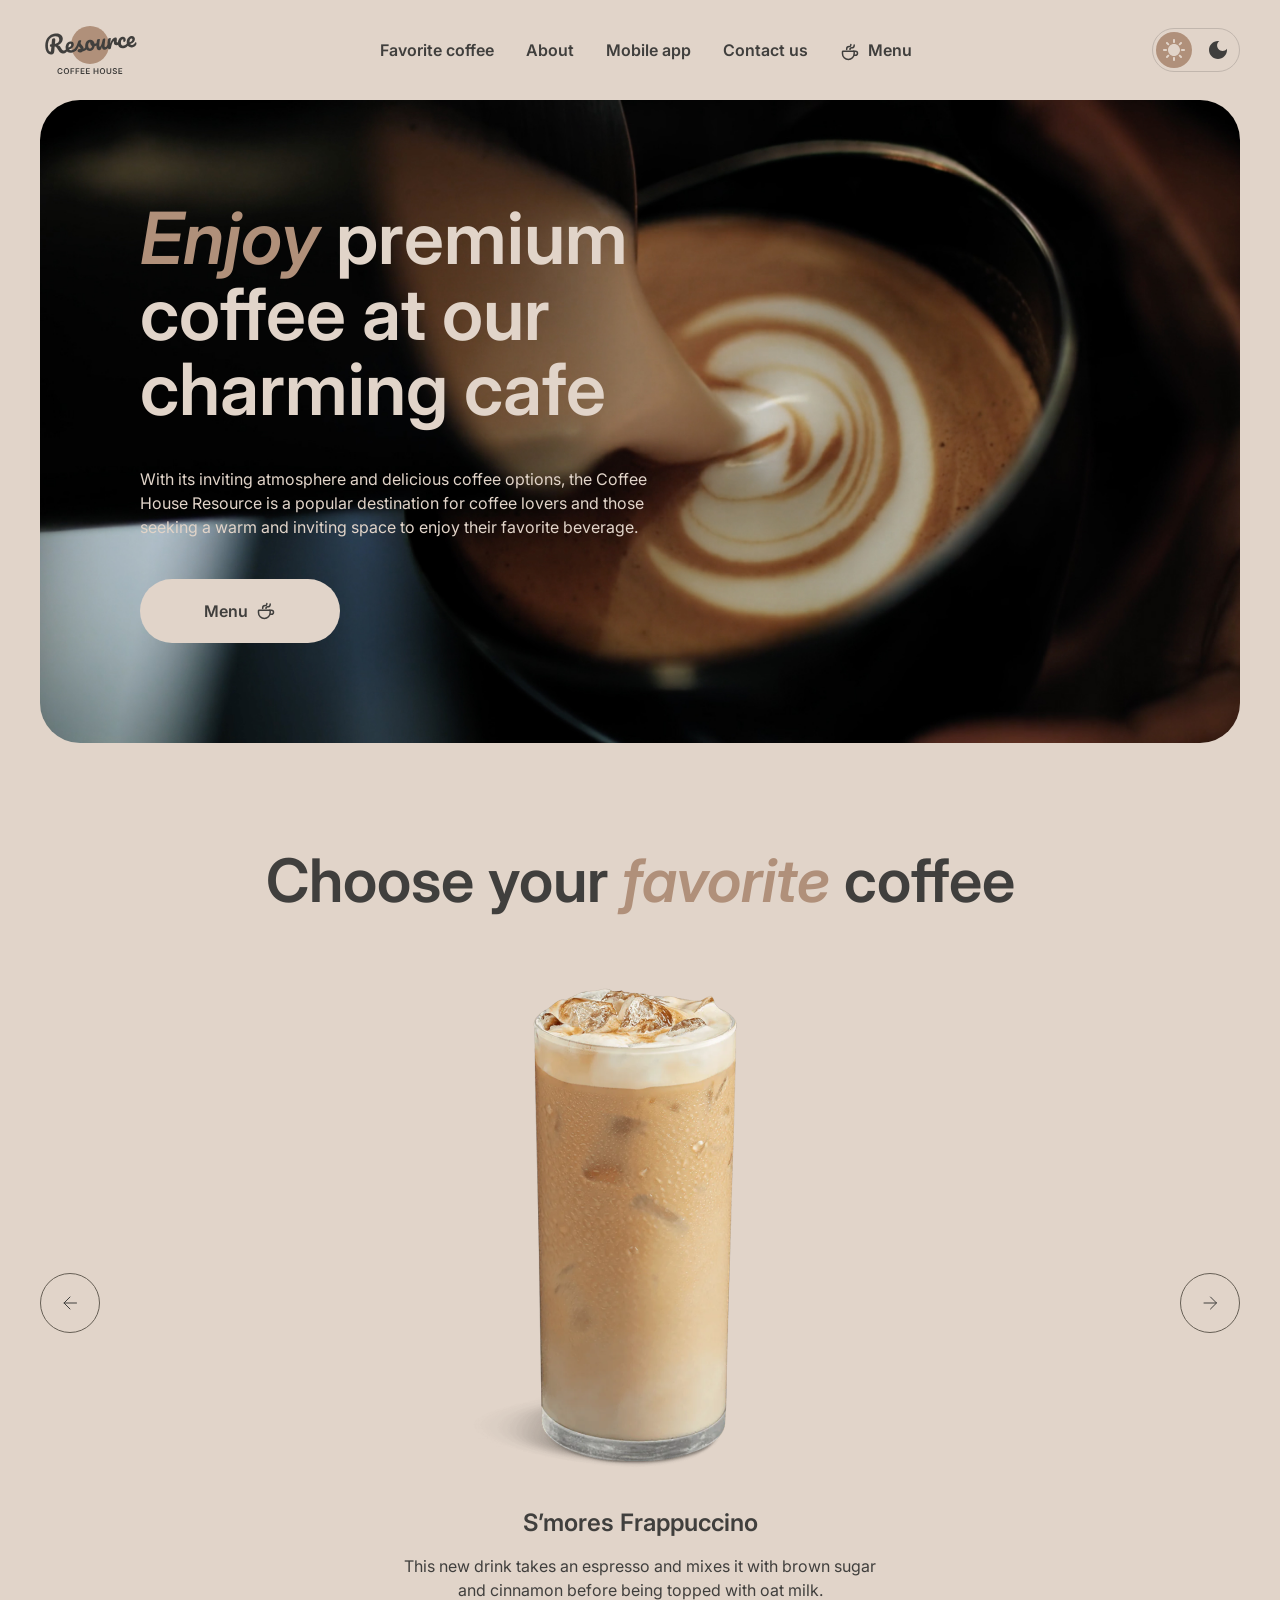
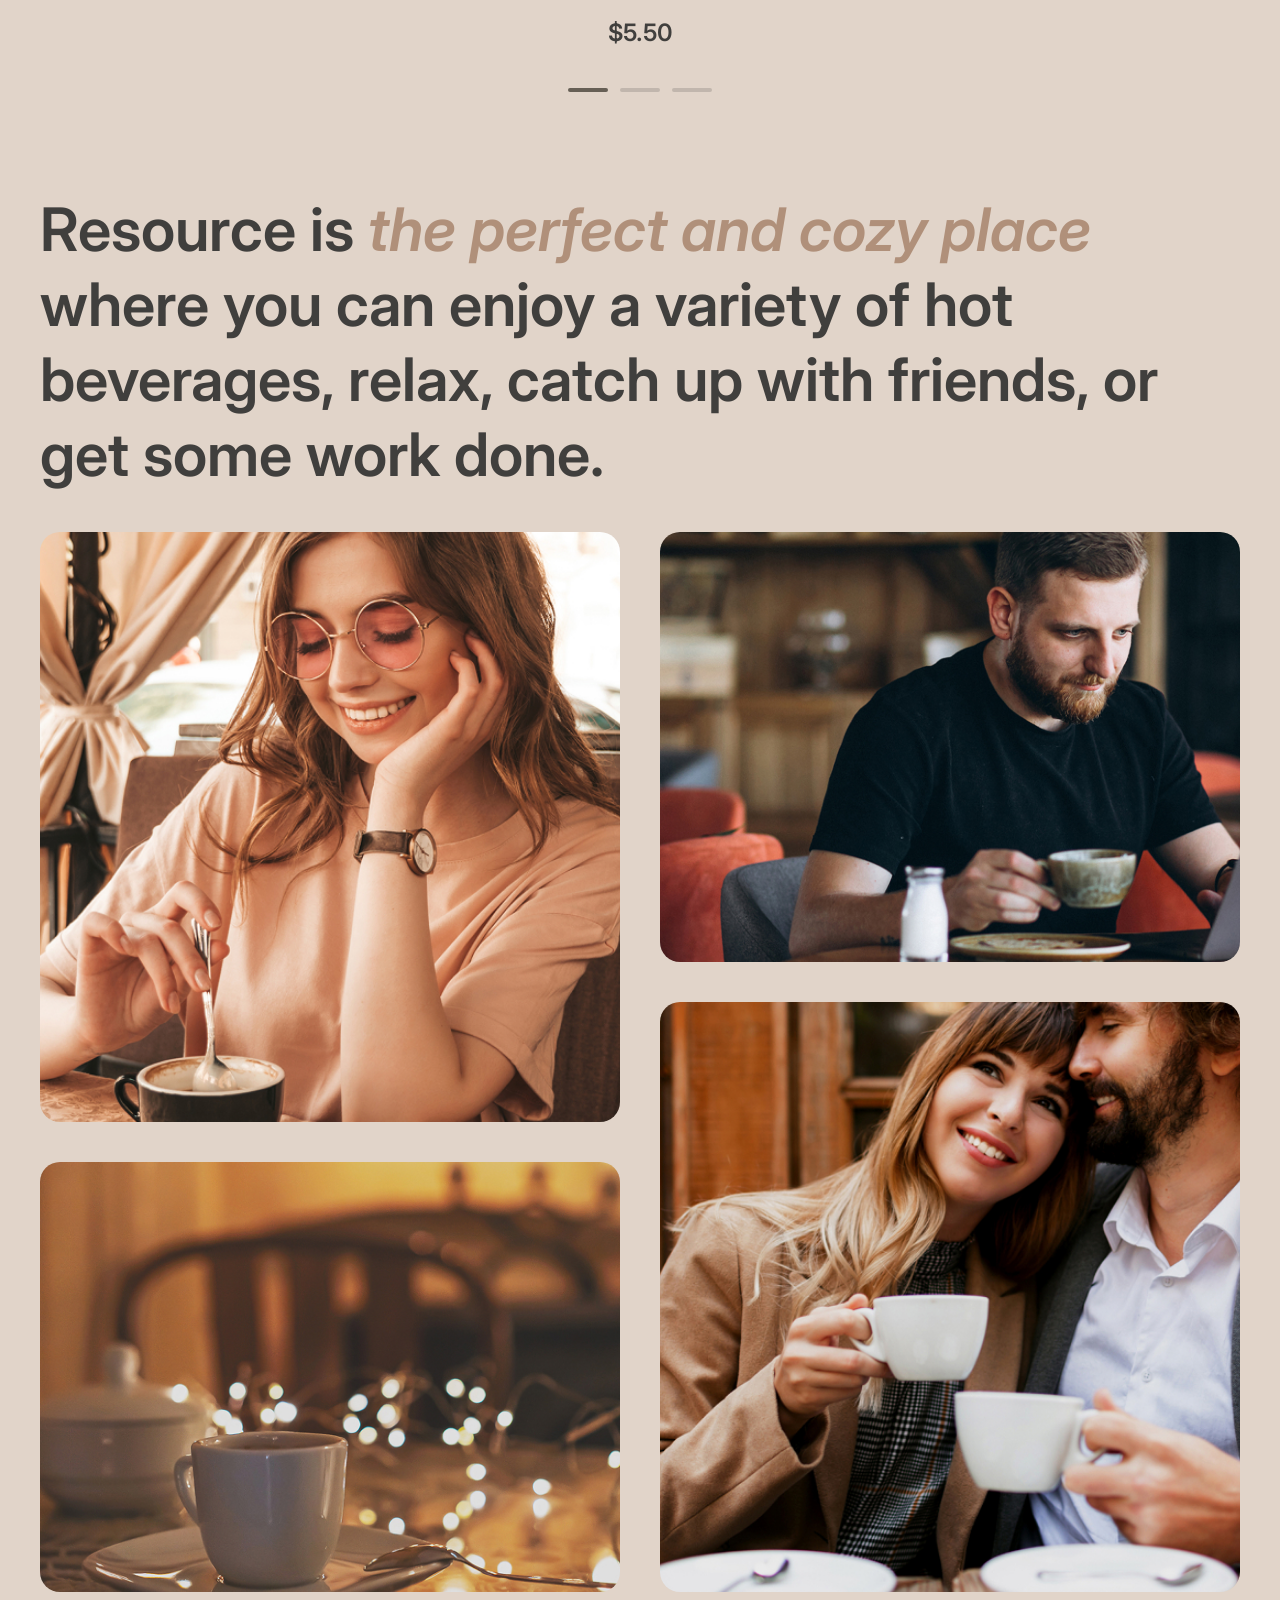
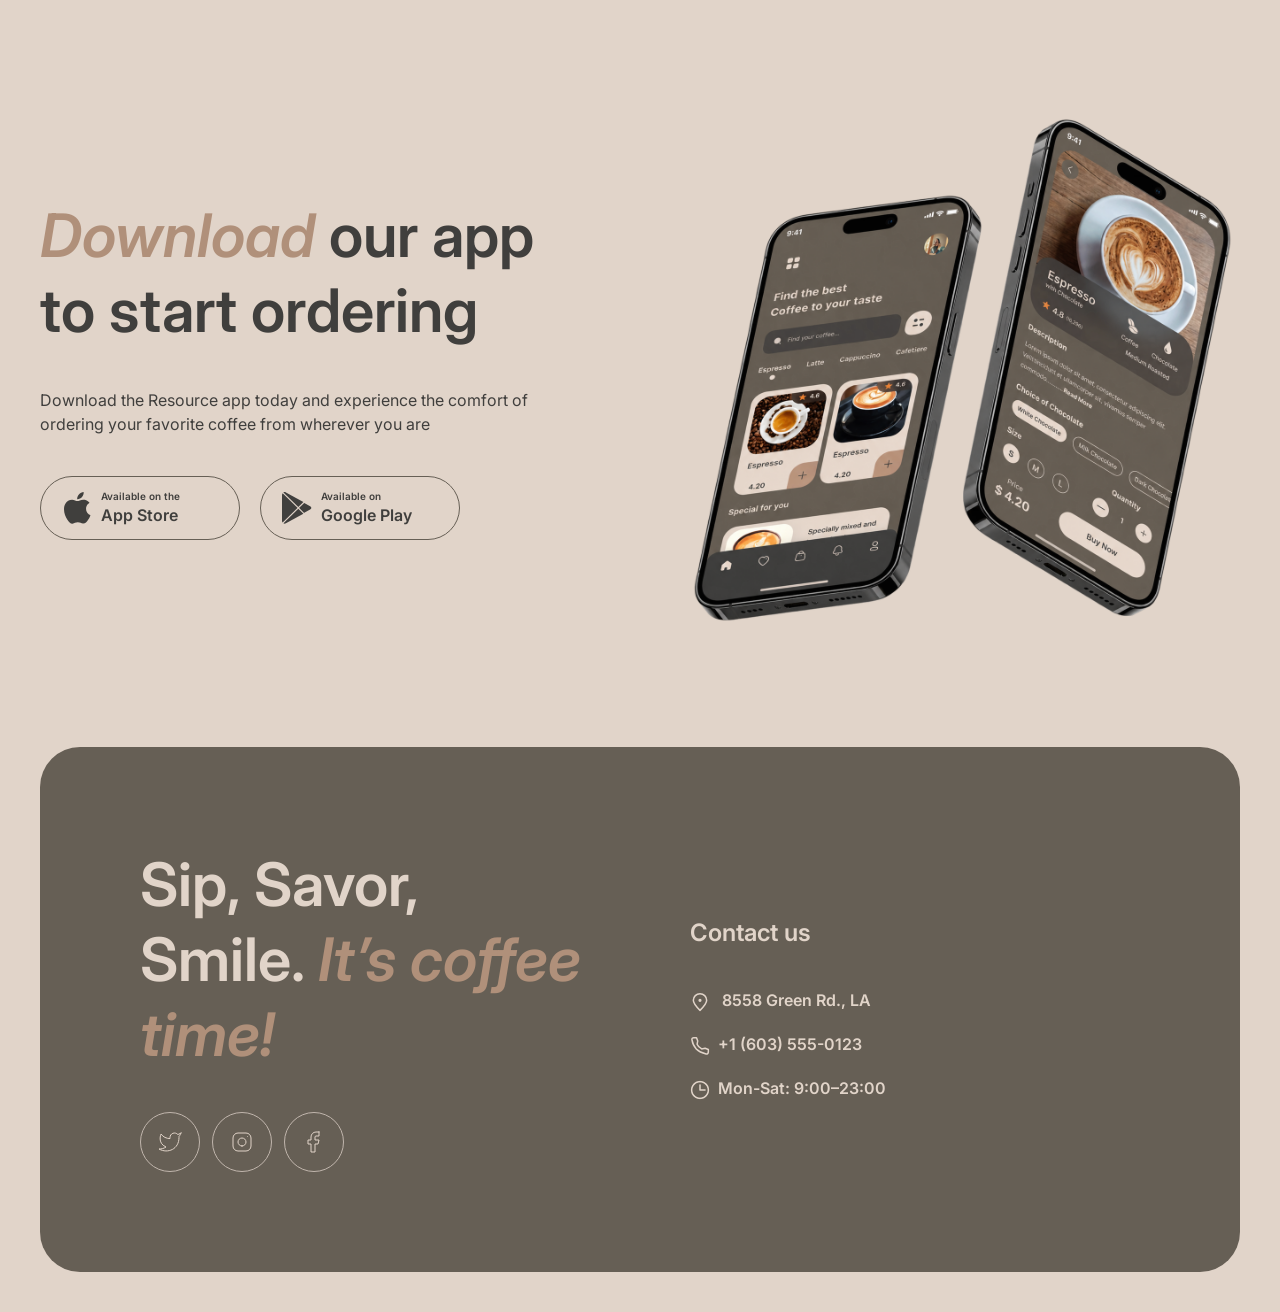
==== commit cb0584f5: "fix: polish category and social icons and phone background" ====
--- a/index.html
+++ b/index.html
@@ -195,7 +195,7 @@
       </div>
       <img
         class="mobile-app__image"
-        src="./assets/images/mobile-screens.png"
+        src="./assets/images/mobile-screens-transparent.png"
         alt="Two phones showing the Resource app's coffee menu and drink details"
         width="630"
         height="630"
@@ -210,13 +210,13 @@
       <h2>Sip, Savor, Smile. <span class="site-footer__accent">It’s coffee time!</span></h2>
       <ul class="site-footer__socials" aria-label="Social media">
         <li>
-          <a href="https://twitter.com/" target="_blank" rel="noopener noreferrer">Twitter</a>
+          <a href="https://twitter.com/" target="_blank" rel="noopener noreferrer" aria-label="Twitter"></a>
         </li>
         <li>
-          <a href="https://www.instagram.com/" target="_blank" rel="noopener noreferrer">Instagram</a>
+          <a href="https://www.instagram.com/" target="_blank" rel="noopener noreferrer" aria-label="Instagram"></a>
         </li>
         <li>
-          <a href="https://www.facebook.com/" target="_blank" rel="noopener noreferrer">Facebook</a>
+          <a href="https://www.facebook.com/" target="_blank" rel="noopener noreferrer" aria-label="Facebook"></a>
         </li>
       </ul>
     </div>
--- a/styles/style.css
+++ b/styles/style.css
@@ -295,13 +295,24 @@
   background: url("../assets/icons/clock.png") center / contain no-repeat;
 }
 
-.site-footer__socials a[href*="instagram"]::before {
+.site-footer__socials a::before {
   content: "";
   width: 24px;
   height: 24px;
-  margin-right: 8px;
   background: currentColor;
-  mask: url("../assets/icons/instagram.svg") center / contain no-repeat;
+  mask: var(--social-icon) center / contain no-repeat;
+}
+
+.site-footer__socials a[href*="twitter"] {
+  --social-icon: url("../assets/icons/twitter.svg");
+}
+
+.site-footer__socials a[href*="instagram"] {
+  --social-icon: url("../assets/icons/instagram.svg");
+}
+
+.site-footer__socials a[href*="facebook"] {
+  --social-icon: url("../assets/icons/facebook.svg");
 }
 
 .slider__control span {
@@ -743,6 +754,30 @@
   transition: background-color 200ms ease, color 200ms ease;
 }
 
+.menu__category {
+  display: inline-flex;
+  align-items: center;
+  gap: 8px;
+  padding: 7px 16px 7px 7px;
+}
+
+.menu__category-icon {
+  display: inline-flex;
+  align-items: center;
+  justify-content: center;
+  flex-shrink: 0;
+  width: 30px;
+  height: 30px;
+  border-radius: 50%;
+  background-color: var(--border-primary);
+  font-size: 16px;
+  line-height: 1;
+}
+
+.menu__category[aria-pressed="true"] .menu__category-icon {
+  background-color: var(--text-inverse);
+}
+
 .menu__category[aria-pressed="true"] {
   border-color: var(--bg-container);
   background-color: var(--bg-container);
@@ -812,6 +847,10 @@
 }
 
 @media (hover: hover) {
+  .menu__category:hover .menu__category-icon {
+    background-color: var(--text-inverse);
+  }
+
   .menu__category:hover,
   .menu__show-more:hover {
     background-color: var(--bg-container);
@@ -898,8 +937,8 @@
   display: inline-flex;
   align-items: center;
   justify-content: center;
-  min-height: 60px;
-  padding: 12px 16px;
+  width: 60px;
+  height: 60px;
   border: 1px solid var(--border-primary);
   border-radius: 100px;
   transition: background-color 200ms ease, color 200ms ease;
